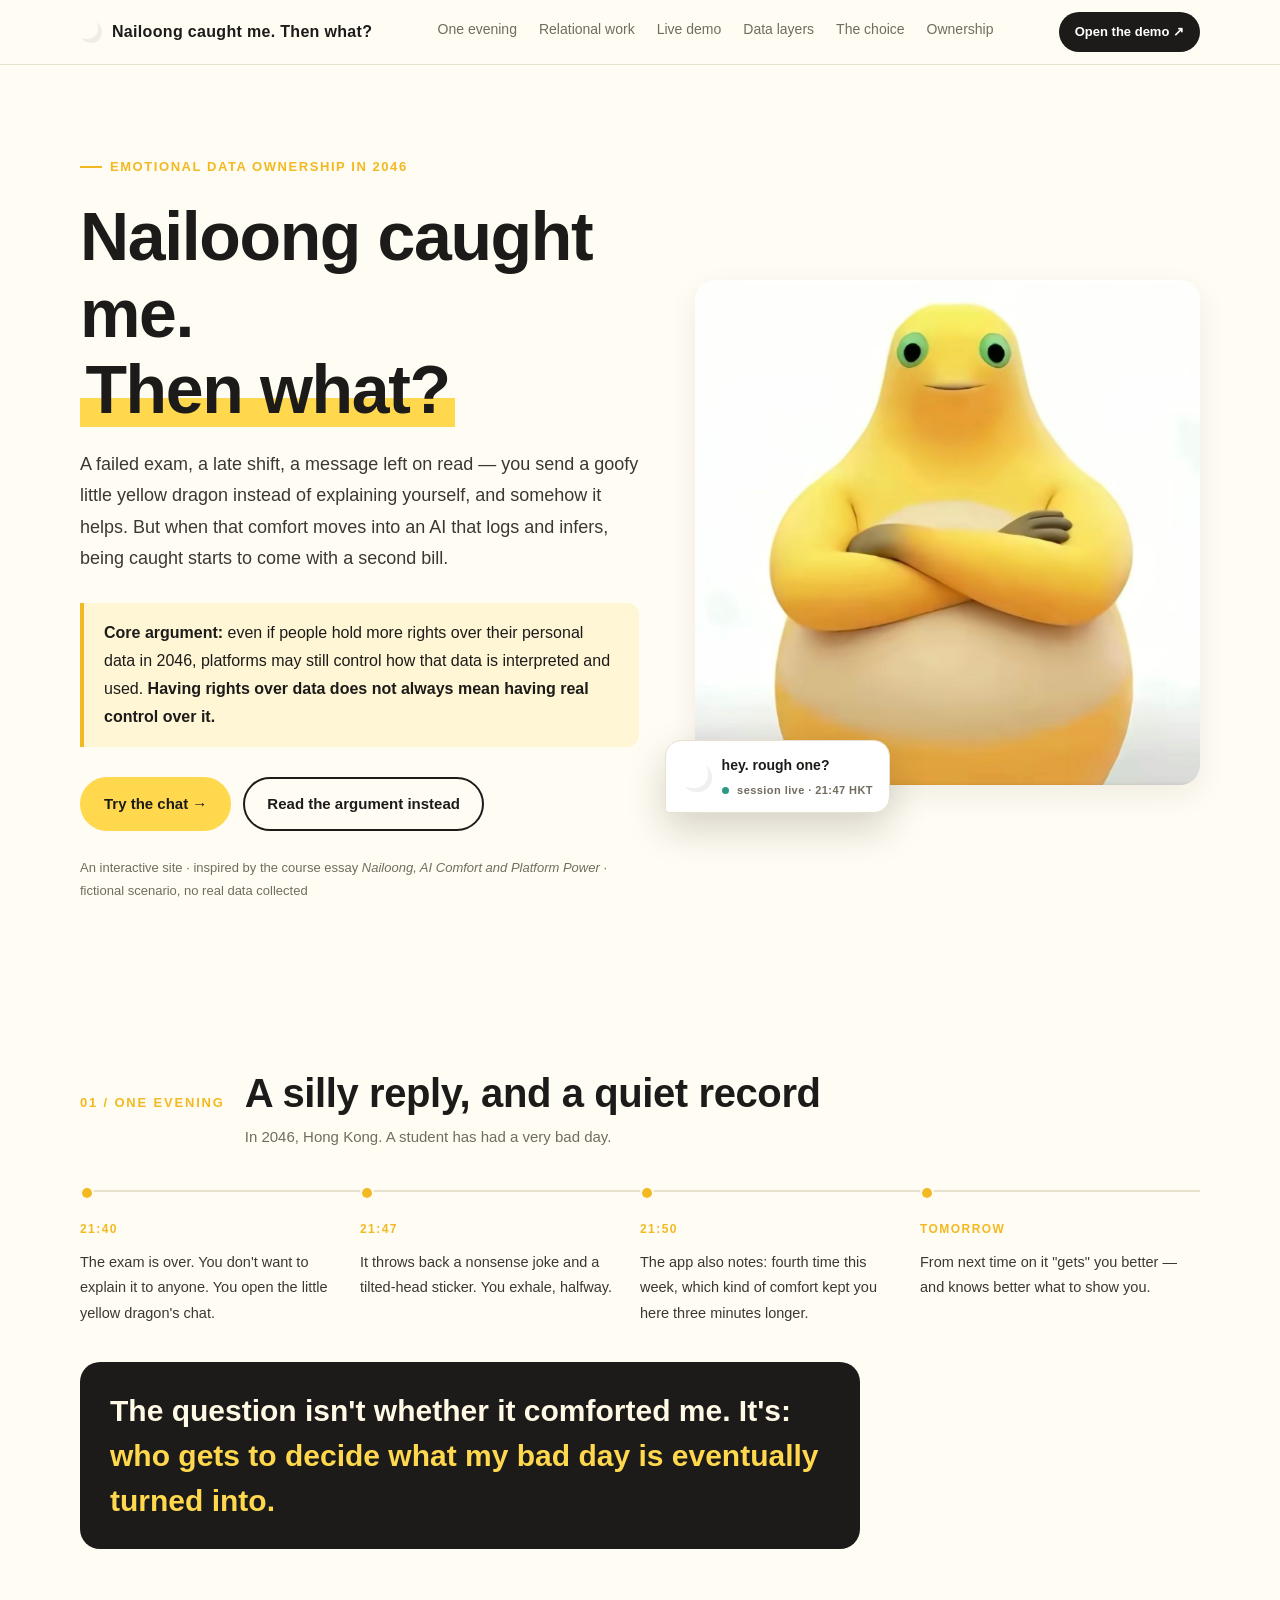
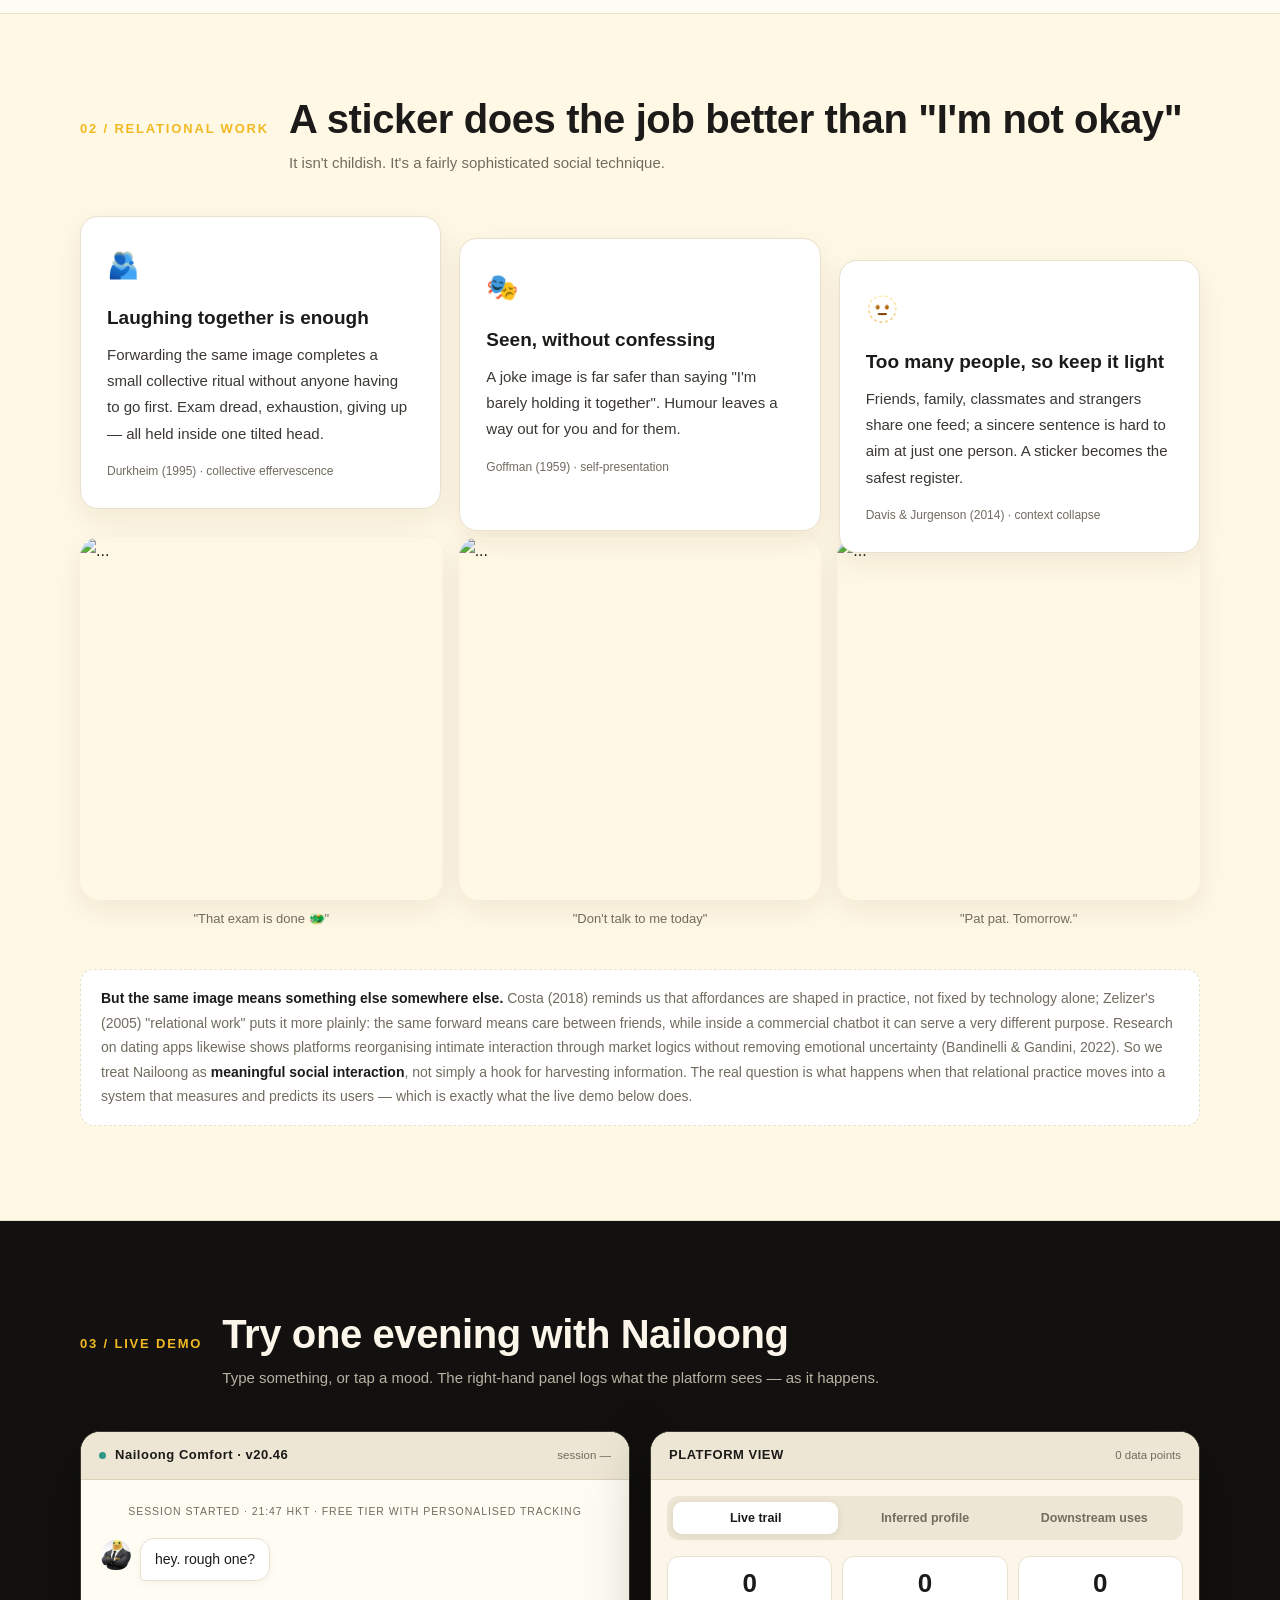
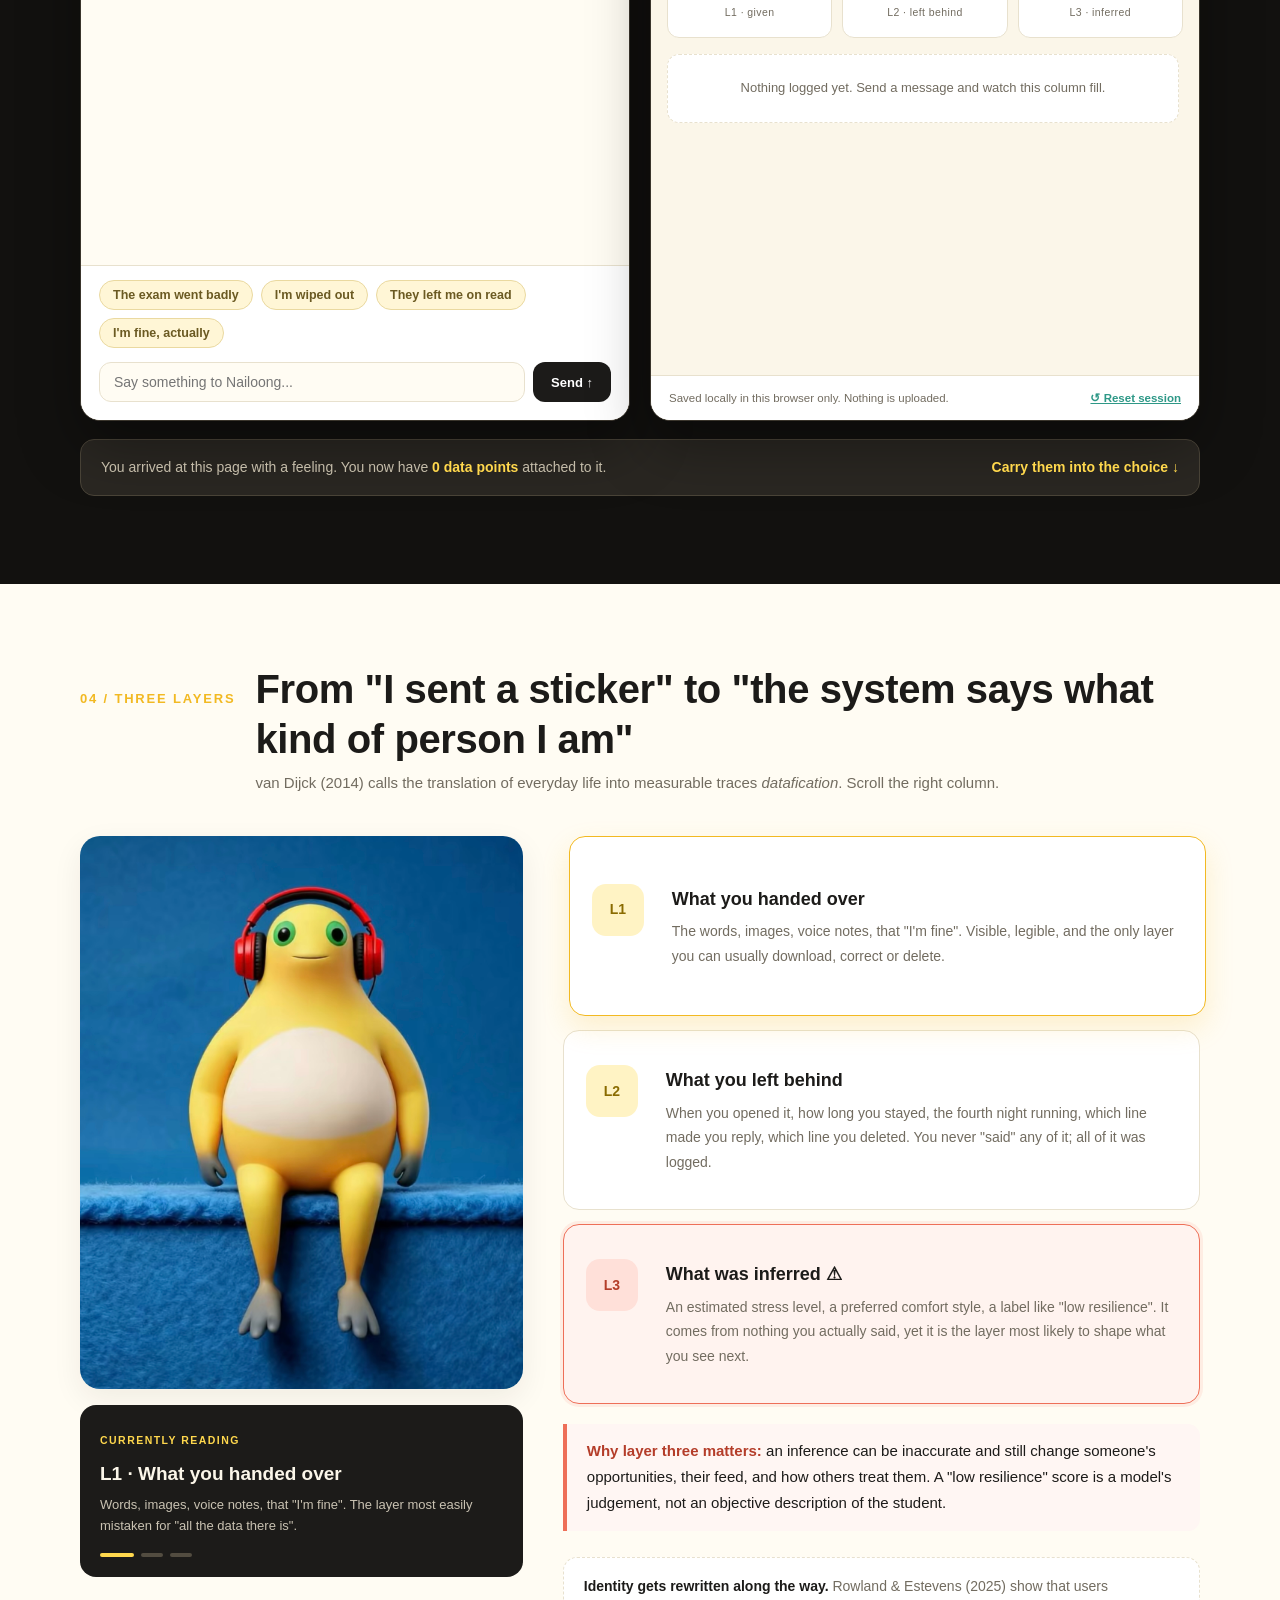
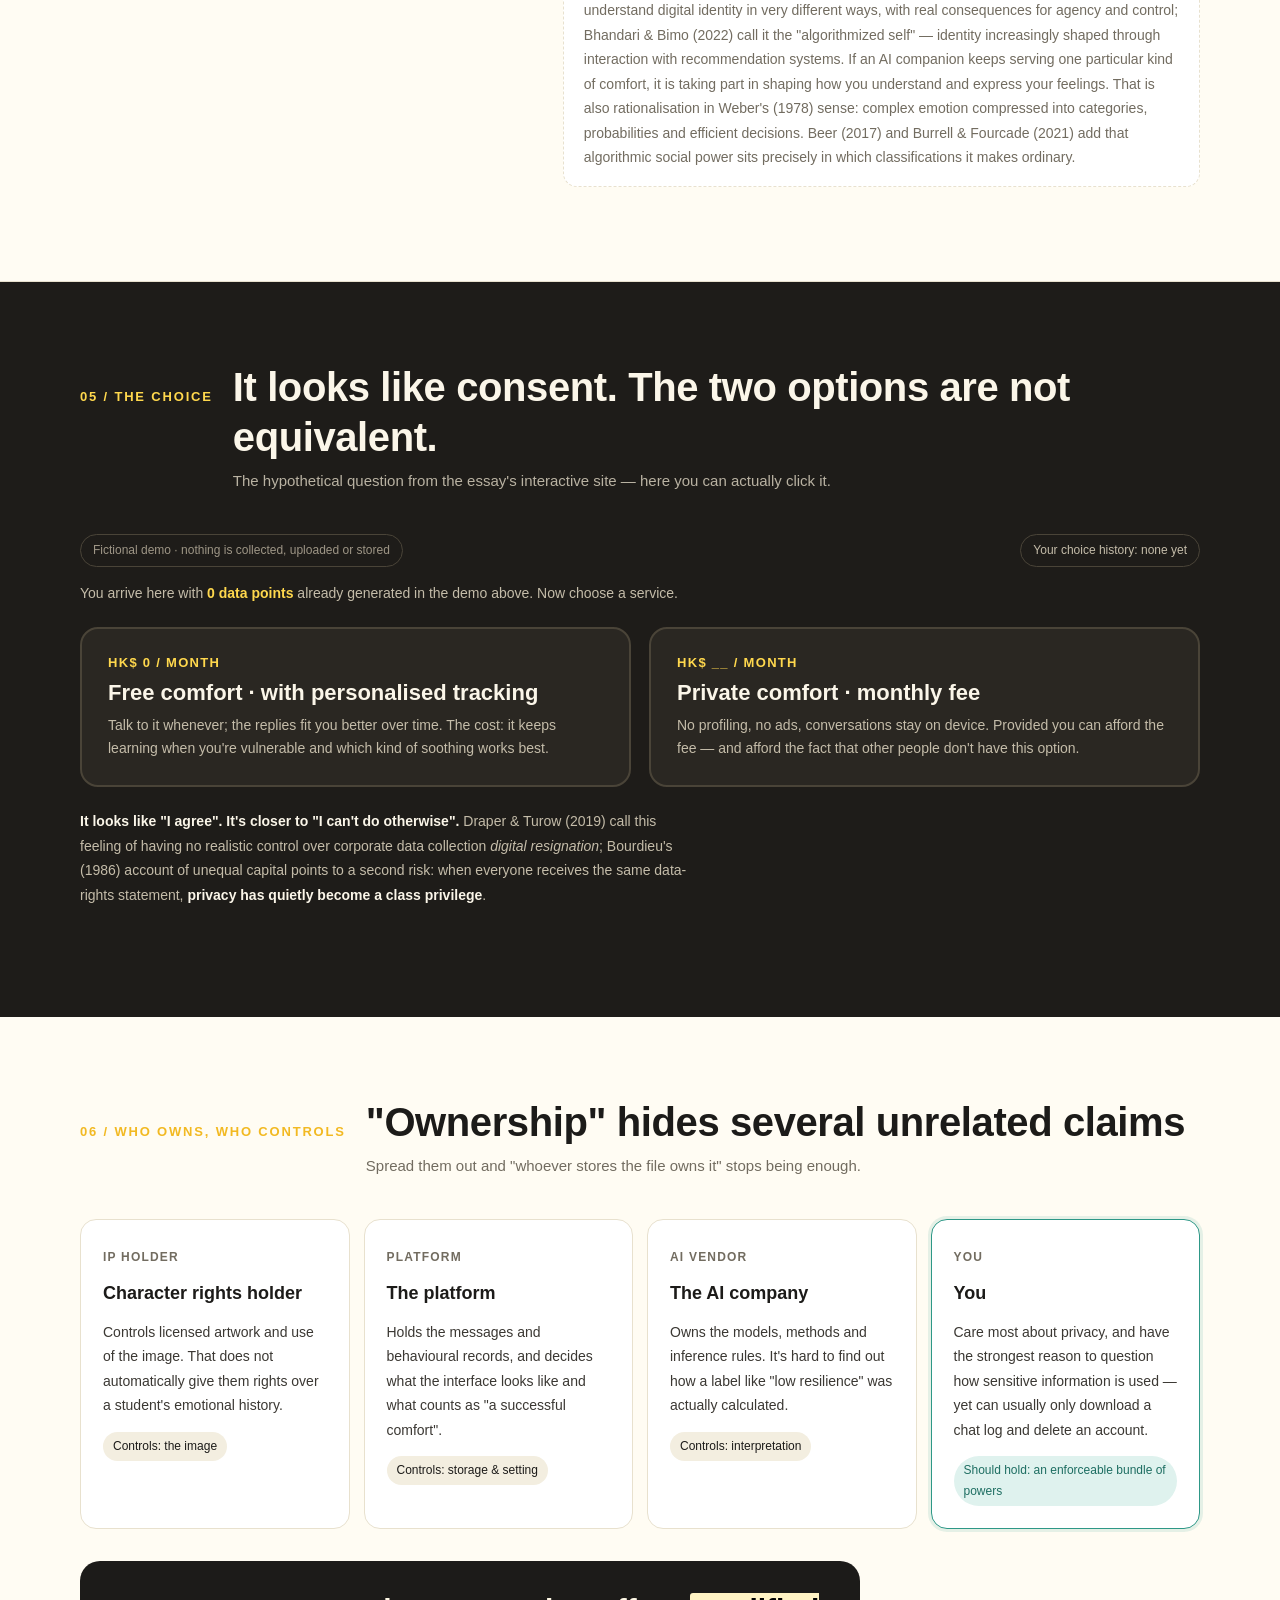
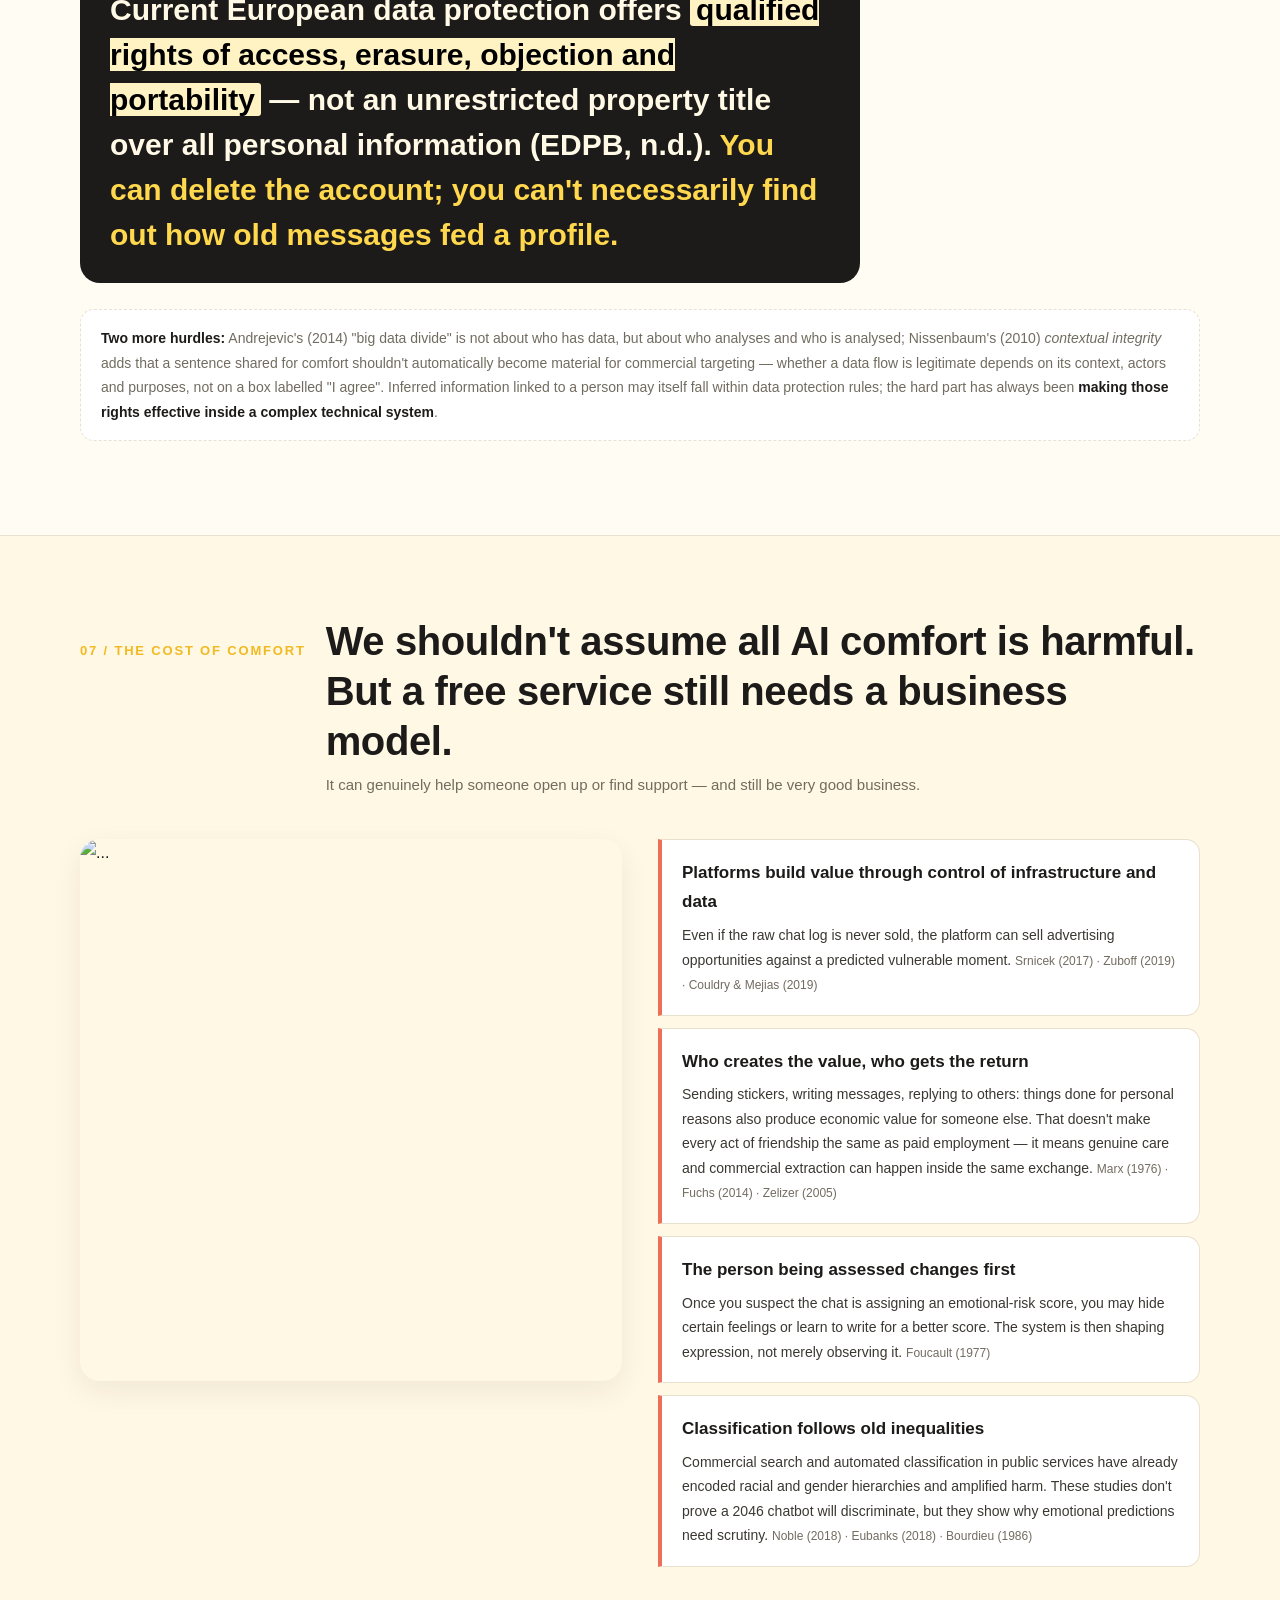
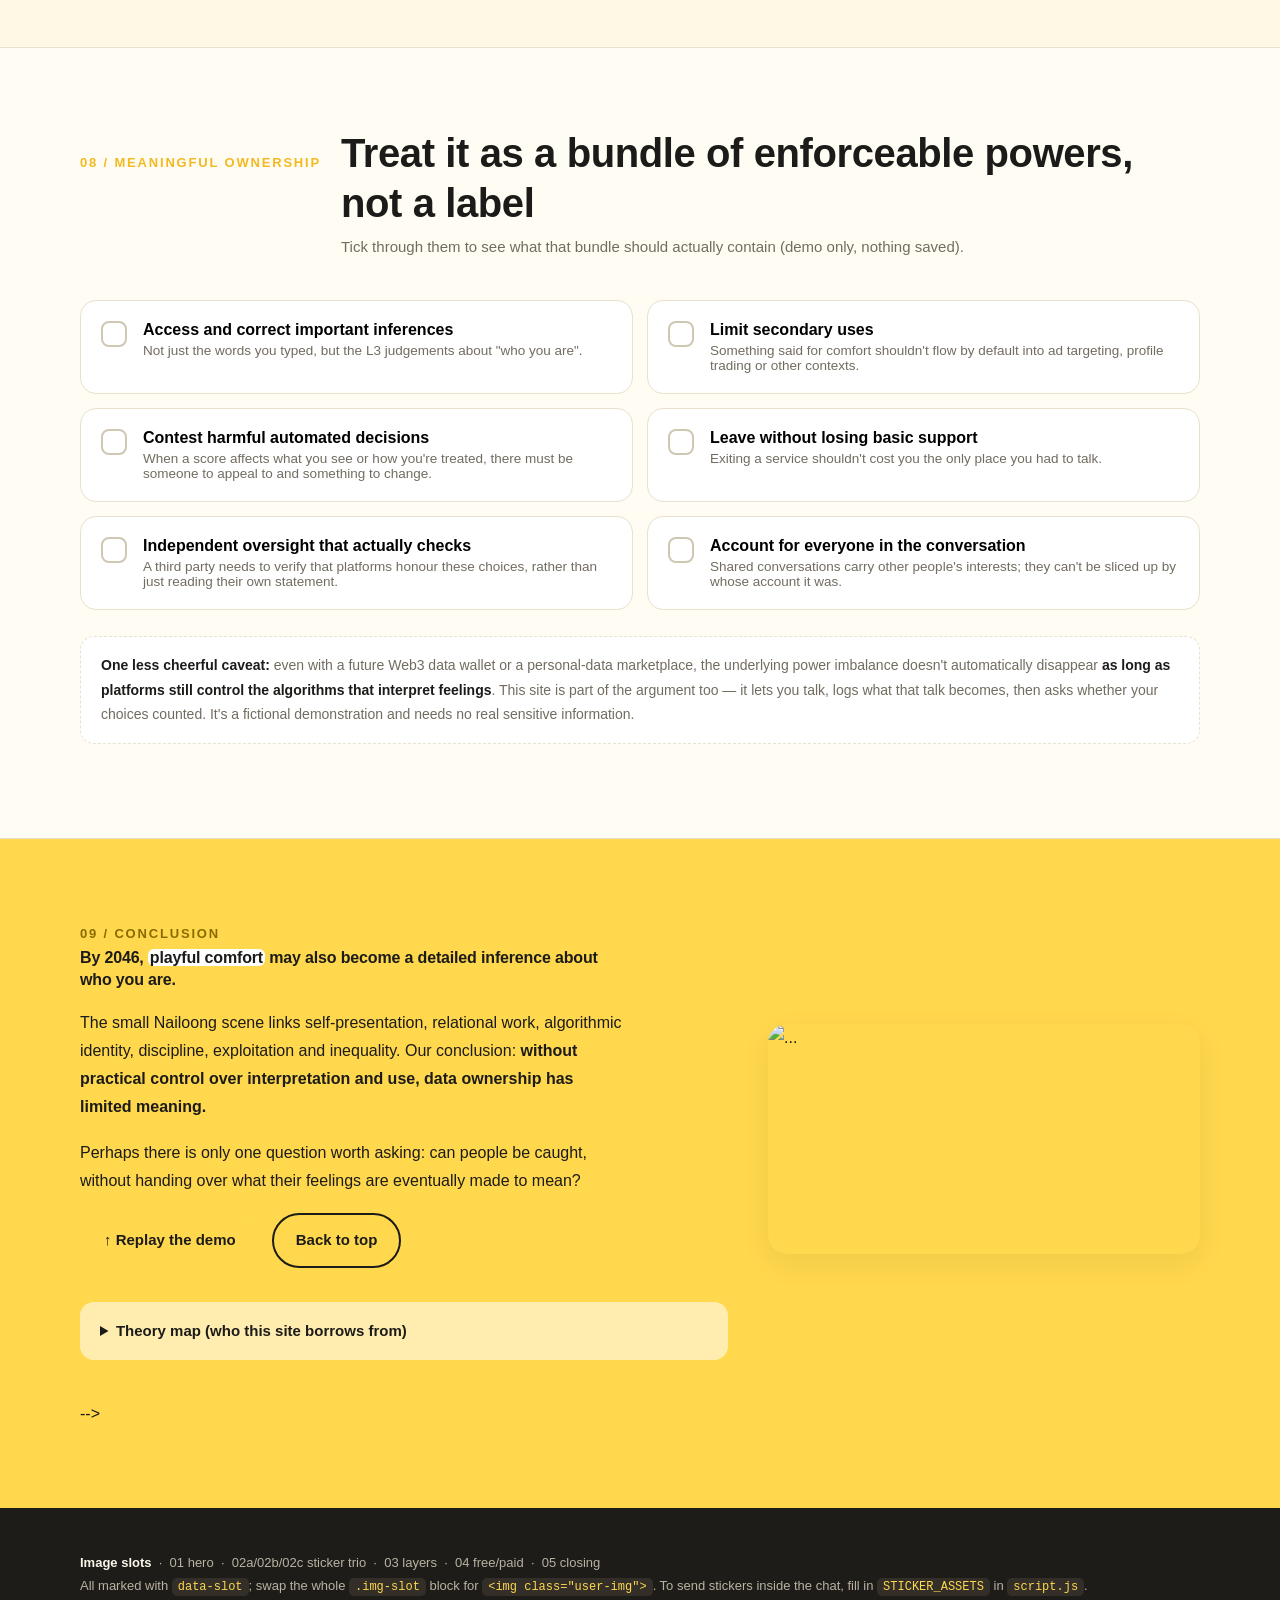
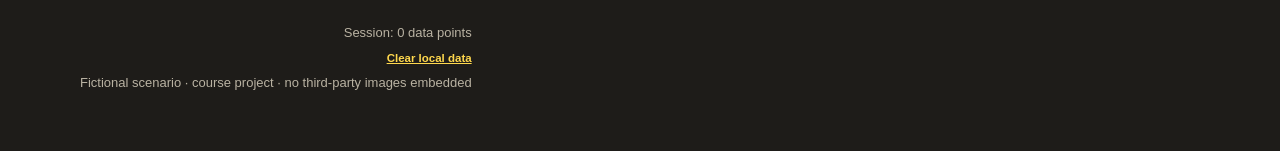
==== Cute Comfort/index.html @ 6ecc841b "Add files via upload" ====
<!DOCTYPE html>
<html lang="en">
<head>
<meta charset="UTF-8">
<meta name="viewport" content="width=device-width, initial-scale=1">
<title>Nailoong Caught Me. Then What? | An Interactive Site on Comfort & Data Ownership</title>
<meta name="description" content="An interactive site about young people using Nailoong to let off steam, and about who gets to interpret our feelings once comfort moves into an AI system. Fictional scenario, 2046.">
<!--
  ============================================================
  IMAGE SLOTS (left blank for your own images / Nailoong stickers)
  ------------------------------------------------------------
  5 image areas, 7 slots, all marked with class="img-slot":
    01   Hero key visual (large)
    02a  Sticker - failed the exam
    02b  Sticker - wiped out
    02c  Sticker - there, there
    03   Sticky panel next to the three data layers
    04   "Free vs paid" comparison
    05   Closing image

  To replace any slot:
    1. Create an assets/ folder next to this file and drop images in;
    2. Delete the whole <div class="img-slot">...</div> block;
    3. Put <img src="assets/your-file.png" alt="..." class="user-img"> in its place.
  No CSS edits needed (.user-img is already styled).

  EXTRA: to make Nailoong actually SEND your stickers inside the live chat
  demo, open script.js and fill in STICKER_ASSETS at the top of the file.
  See image-slots.md for the full guide.
  ============================================================
-->
<link rel="stylesheet" href="style.css">
<script src="script.js" defer></script>
</head>
<body>

<div class="scroll-progress" id="progress" aria-hidden="true"></div>

<header class="site-head">
  <div class="wrap nav">
    <div class="brand"><span class="dot" aria-hidden="true"></span>Nailoong caught me. Then what?</div>
    <nav class="nav-links" aria-label="Page navigation">
      <a href="#scene">One evening</a>
      <a href="#practice">Relational work</a>
      <a href="#simulator">Live demo</a>
      <a href="#layers">Data layers</a>
      <a href="#choice">The choice</a>
      <a href="#own">Ownership</a>
    </nav>
    <a class="nav-cta" href="#simulator">Open the demo ↗</a>
  </div>
</header>

<main>

<!-- 01 · HERO -->
<section class="hero" id="top">
  <div class="wrap hero-grid">
    <div class="rv in">
      <span class="eyebrow">Emotional Data Ownership in 2046</span>
      <h1>Nailoong caught me.<br><em>Then what?</em></h1>
      <p class="lead">A failed exam, a late shift, a message left on read — you send a goofy little yellow dragon instead of explaining yourself, and somehow it helps. But when that comfort moves into an AI that logs and infers, being caught starts to come with a second bill.</p>
      <div class="thesis"><strong>Core argument:</strong> even if people hold more rights over their personal data in 2046, platforms may still control how that data is interpreted and used. <strong>Having rights over data does not always mean having real control over it.</strong></div>
      <div class="cta-row">
        <a class="btn btn-primary" href="#simulator">Try the chat →</a>
        <a class="btn btn-ghost" href="#layers">Read the argument instead</a>
      </div>
      <p class="meta-line">An interactive site · inspired by the course essay <i>Nailoong, AI Comfort and Platform Power</i> · fictional scenario, no real data collected</p>
    </div>

    <div class="hero-visual rv in">
      <!-- IMAGE SLOT 01 · replace the whole div with <img src="assets/xxx.png" alt="..." class="user-img"> -->
      <img src="assets\failed-exam.png" alt="Nailoong key visual" class="user-img">
      <div class="float-bubble" aria-hidden="true">
        <span class="mini" aria-hidden="true"></span>
        <span>hey. rough one?<br><small><span class="live-dot"></span> session live · 21:47 HKT</small></span>
      </div>
    </div>
  </div>
</section>

<!-- 02 · SCENE -->
<section class="sec" id="scene">
  <div class="wrap">
    <div class="sec-head rv">
      <span class="sec-num">01 / ONE EVENING</span>
      <div>
        <h2>A silly reply, and a quiet record</h2>
        <p class="sub">In 2046, Hong Kong. A student has had a very bad day.</p>
      </div>
    </div>
    <div class="timeline rv">
      <div class="tl"><span class="n">21:40</span><p>The exam is over. You don't want to explain it to anyone. You open the little yellow dragon's chat.</p></div>
      <div class="tl"><span class="n">21:47</span><p>It throws back a nonsense joke and a tilted-head sticker. You exhale, halfway.</p></div>
      <div class="tl"><span class="n">21:50</span><p>The app also notes: fourth time this week, which kind of comfort kept you here three minutes longer.</p></div>
      <div class="tl"><span class="n">TOMORROW</span><p>From next time on it "gets" you better — and knows better what to show you.</p></div>
    </div>
    <blockquote class="pull rv">The question isn't whether it comforted me. It's: <span>who gets to decide what my bad day is eventually turned into.</span></blockquote>
  </div>
</section>

<!-- 03 · RELATIONAL PRACTICE -->
<section class="sec tinted" id="practice">
  <div class="wrap">
    <div class="sec-head rv">
      <span class="sec-num">02 / RELATIONAL WORK</span>
      <div>
        <h2>A sticker does the job better than "I'm not okay"</h2>
        <p class="sub">It isn't childish. It's a fairly sophisticated social technique.</p>
      </div>
    </div>
    <div class="cards stagger rv">
      <div class="card">
        <div class="ico">🫂</div>
        <h3>Laughing together is enough</h3>
        <p>Forwarding the same image completes a small collective ritual without anyone having to go first. Exam dread, exhaustion, giving up — all held inside one tilted head.</p>
        <span class="src">Durkheim (1995) · collective effervescence</span>
      </div>
      <div class="card">
        <div class="ico">🎭</div>
        <h3>Seen, without confessing</h3>
        <p>A joke image is far safer than saying "I'm barely holding it together". Humour leaves a way out for you and for them.</p>
        <span class="src">Goffman (1959) · self-presentation</span>
      </div>
      <div class="card">
        <div class="ico">🫥</div>
        <h3>Too many people, so keep it light</h3>
        <p>Friends, family, classmates and strangers share one feed; a sincere sentence is hard to aim at just one person. A sticker becomes the safest register.</p>
        <span class="src">Davis &amp; Jurgenson (2014) · context collapse</span>
      </div>
    </div>

    <div class="sticker-row rv">
      <div>
        <img src="assets/failed-exam.gif" alt="..." class="user-img">
        <p class="sticker-cap">"That exam is done 🐲"</p>
      </div>
      <div>
        <img src="assets/wipe-out.gif" alt="..." class="user-img">
        <p class="sticker-cap">"Don't talk to me today"</p>
      </div>
      <div>
        <img src="assets/there-there.gif" alt="..." class="user-img">
        <p class="sticker-cap">"Pat pat. Tomorrow."</p>
      </div>
    </div>

    <p class="note rv"><b>But the same image means something else somewhere else.</b> Costa (2018) reminds us that affordances are shaped in practice, not fixed by technology alone; Zelizer's (2005) "relational work" puts it more plainly: the same forward means care between friends, while inside a commercial chatbot it can serve a very different purpose. Research on dating apps likewise shows platforms reorganising intimate interaction through market logics without removing emotional uncertainty (Bandinelli &amp; Gandini, 2022). So we treat Nailoong as <b>meaningful social interaction</b>, not simply a hook for harvesting information. The real question is what happens when that relational practice moves into a system that measures and predicts its users — which is exactly what the live demo below does.</p>
  </div>
</section>

<!-- 04 · LIVE DEMO (the app) -->
<section class="sec app-sec" id="simulator">
  <div class="wrap">
    <div class="sec-head rv">
      <span class="sec-num">03 / LIVE DEMO</span>
      <div>
        <h2>Try one evening with Nailoong</h2>
        <p class="sub">Type something, or tap a mood. The right-hand panel logs what the platform sees — as it happens.</p>
      </div>
    </div>

    <div class="sim-grid rv in">
      <!-- LEFT: chat -->
      <div class="app-card">
        <div class="app-bar">
          <span class="app-title"><span class="live-dot"></span> Nailoong Comfort · v20.46</span>
          <span class="app-meta" id="session-id">session —</span>
        </div>
        <div class="chat-log" id="chat-log" aria-live="polite">
          <div class="sys">SESSION STARTED · 21:47 HKT · FREE TIER WITH PERSONALISED TRACKING</div>
          <div class="msg them"><span class="avatar" aria-hidden="true"></span><span class="bubble">hey. rough one?</span></div>
        </div>
        <div class="chips" id="chips" aria-label="Quick moods">
          <button class="chip" type="button" data-mood="exam">The exam went badly</button>
          <button class="chip" type="button" data-mood="tired">I'm wiped out</button>
          <button class="chip" type="button" data-mood="read">They left me on read</button>
          <button class="chip" type="button" data-mood="fine">I'm fine, actually</button>
        </div>
        <form class="composer" id="composer">
          <input id="composer-input" type="text" maxlength="160" autocomplete="off" placeholder="Say something to Nailoong..." aria-label="Your message">
          <button class="send" type="submit">Send ↑</button>
        </form>
      </div>

      <!-- RIGHT: data panel -->
      <div class="app-card">
        <div class="app-bar">
          <span class="app-title">PLATFORM VIEW</span>
          <span class="app-meta" id="point-count">0 data points</span>
        </div>
        <div class="tabs" role="tablist" aria-label="Platform view tabs">
          <button class="tab active" type="button" data-tab="trail" role="tab" aria-selected="true">Live trail</button>
          <button class="tab" type="button" data-tab="profile" role="tab" aria-selected="false">Inferred profile</button>
          <button class="tab" type="button" data-tab="uses" role="tab" aria-selected="false">Downstream uses</button>
        </div>

        <div class="panel active" data-panel="trail" role="tabpanel">
          <div class="counters">
            <div class="counter"><b id="c-l1">0</b><span>L1 · given</span></div>
            <div class="counter"><b id="c-l2">0</b><span>L2 · left behind</span></div>
            <div class="counter"><b id="c-l3">0</b><span>L3 · inferred</span></div>
          </div>
          <div class="trail" id="trail">
            <div class="trail-empty" id="trail-empty">Nothing logged yet. Send a message and watch this column fill.</div>
          </div>
        </div>

        <div class="panel" data-panel="profile" role="tabpanel">
          <p class="panel-note">This profile was never written by you. It is assembled from timing, wording and repetition — and it can be wrong.</p>
          <div class="metric"><span>Stress signal</span><div class="bar"><i id="bar-stress"></i></div><em id="val-stress">0%</em></div>
          <div class="metric"><span>Prefers reassurance</span><div class="bar"><i id="bar-reassure"></i></div><em id="val-reassure">0%</em></div>
          <div class="metric"><span>Reachable window 21:00–23:00</span><div class="bar"><i id="bar-window"></i></div><em id="val-window">0%</em></div>
          <h4 class="panel-h">Labels attached to you</h4>
          <div class="tags" id="profile-tags"><span class="tag-pill muted-pill">none yet</span></div>
        </div>

        <div class="panel" data-panel="uses" role="tabpanel">
          <p class="panel-note">The raw chat log is never sold. These are the uses that can still run on top of it. Switch them off to see what "limit secondary uses" would actually mean.</p>
          <div class="use"><span>Ad slots against predicted vulnerability</span><button class="switch on" type="button" data-use="0" aria-pressed="true"><i></i></button></div>
          <div class="use"><span>Repeated reassurance-style content</span><button class="switch on" type="button" data-use="1" aria-pressed="true"><i></i></button></div>
          <div class="use"><span>Profile shared with partner services</span><button class="switch on" type="button" data-use="2" aria-pressed="true"><i></i></button></div>
          <div class="use"><span>Emotional-risk score for ranking</span><button class="switch on" type="button" data-use="3" aria-pressed="true"><i></i></button></div>
          <p class="use-state" id="use-state">4 of 4 uses active · you cannot see or correct any of them here.</p>
        </div>

        <div class="app-foot">
          <span>Saved locally in this browser only. Nothing is uploaded.</span>
          <button class="link-btn" type="button" id="reset-session">↺ Reset session</button>
        </div>
      </div>
    </div>

    <div class="session-strip rv in">
      <span>You arrived at this page with a feeling. You now have <b id="arrival-count">0 data points</b> attached to it.</span>
      <a href="#choice">Carry them into the choice ↓</a>
    </div>
  </div>
</section>

<!-- 05 · THREE LAYERS (sticky) -->
<section class="sec" id="layers">
  <div class="wrap">
    <div class="sec-head rv">
      <span class="sec-num">04 / THREE LAYERS</span>
      <div>
        <h2>From "I sent a sticker" to "the system says what kind of person I am"</h2>
        <p class="sub">van Dijck (2014) calls the translation of everyday life into measurable traces <i>datafication</i>. Scroll the right column.</p>
      </div>
    </div>
    <div class="layers-wrap">
      <div class="layers-sticky rv in">
        <img src="assets/sence.png" alt="..." class="user-img">
        <div class="sticky-state">
          <span class="sticky-kicker">CURRENTLY READING</span>
          <strong id="layer-indicator">L1 · What you handed over</strong>
          <p id="layer-hint">Words, images, voice notes, that "I'm fine". The layer most easily mistaken for "all the data there is".</p>
          <div class="sticky-dots"><i class="on" data-dot="0"></i><i data-dot="1"></i><i data-dot="2"></i></div>
        </div>
      </div>

      <div class="layer-stack">
        <div class="layer scroll-layer" data-layer="0">
          <div class="lv">L1</div>
          <div><h3>What you handed over</h3><p>The words, images, voice notes, that "I'm fine". Visible, legible, and the only layer you can usually download, correct or delete.</p></div>
        </div>
        <div class="layer scroll-layer" data-layer="1">
          <div class="lv">L2</div>
          <div><h3>What you left behind</h3><p>When you opened it, how long you stayed, the fourth night running, which line made you reply, which line you deleted. You never "said" any of it; all of it was logged.</p></div>
        </div>
        <div class="layer hot scroll-layer" data-layer="2">
          <div class="lv">L3</div>
          <div><h3>What was inferred ⚠</h3><p>An estimated stress level, a preferred comfort style, a label like "low resilience". It comes from nothing you actually said, yet it is the layer most likely to shape what you see next.</p></div>
        </div>
        <div class="callout"><strong>Why layer three matters:</strong> an inference can be inaccurate and still change someone's opportunities, their feed, and how others treat them. A "low resilience" score is a model's judgement, not an objective description of the student.</div>
        <p class="note"><b>Identity gets rewritten along the way.</b> Rowland &amp; Estevens (2025) show that users understand digital identity in very different ways, with real consequences for agency and control; Bhandari &amp; Bimo (2022) call it the "algorithmized self" — identity increasingly shaped through interaction with recommendation systems. If an AI companion keeps serving one particular kind of comfort, it is taking part in shaping how you understand and express your feelings. That is also rationalisation in Weber's (1978) sense: complex emotion compressed into categories, probabilities and efficient decisions. Beer (2017) and Burrell &amp; Fourcade (2021) add that algorithmic social power sits precisely in which classifications it makes ordinary.</p>
      </div>
    </div>
  </div>
</section>

<!-- 06 · INTERACTIVE CHOICE -->
<section class="sec dark" id="choice">
  <div class="wrap">
    <div class="sec-head rv">
      <span class="sec-num">05 / THE CHOICE</span>
      <div>
        <h2>It looks like consent. The two options are not equivalent.</h2>
        <p class="sub">The hypothetical question from the essay's interactive site — here you can actually click it.</p>
      </div>
    </div>

    <div class="choice-meta rv">
      <span class="disclaimer">Fictional demo · nothing is collected, uploaded or stored</span>
      <span class="record" id="choice-record">Your choice history: none yet</span>
    </div>
    <p class="arrival rv" id="arrival-line">You arrive here with <b>0 data points</b> already generated in the demo above. Now choose a service.</p>

    <div class="choice-grid rv">
      <button class="choice" data-choice="free" type="button">
        <span class="tick">✓ Selected</span>
        <span class="price">HK$ 0 / MONTH</span>
        <h3>Free comfort · with personalised tracking</h3>
        <p>Talk to it whenever; the replies fit you better over time. The cost: it keeps learning when you're vulnerable and which kind of soothing works best.</p>
      </button>
      <button class="choice" data-choice="paid" type="button">
        <span class="tick">✓ Selected</span>
        <span class="price">HK$ __ / MONTH</span>
        <h3>Private comfort · monthly fee</h3>
        <p>No profiling, no ads, conversations stay on device. Provided you can afford the fee — and afford the fact that other people don't have this option.</p>
      </button>
    </div>
    <p class="consent-note rv"><b>It looks like "I agree". It's closer to "I can't do otherwise".</b> Draper &amp; Turow (2019) call this feeling of having no realistic control over corporate data collection <i>digital resignation</i>; Bourdieu's (1986) account of unequal capital points to a second risk: when everyone receives the same data-rights statement, <b>privacy has quietly become a class privilege</b>.</p>

    <div class="reveal" id="reveal" hidden>
      <h3 data-reveal-title>You made a choice</h3>
      <p class="rline" data-reveal-line></p>

      <div class="reveal-flow">
        <div class="rf"><span class="t">L1 · HANDED OVER</span><p>The sticker, the line "today was genuinely rough".</p></div>
        <div class="rf"><span class="t">L2 · LEFT BEHIND</span><p>Fourth night running · 21:47 · stayed after this line.</p></div>
        <div class="rf"><span class="t">L3 · INFERRED</span><p>Stress: elevated · prefers reassurance · reachable window.</p></div>
      </div>

      <div class="downstream">
        <h4>Where that data can go next ↓</h4>
        <ul>
          <li>Sell ad slots against a predicted vulnerable moment (without ever selling the raw chat log)</li>
          <li>Keep feeding the same kind of emotional content, because it works</li>
          <li>Build a profile you never see and can't directly correct</li>
          <li>Flow from "comfort" into purposes that have nothing to do with comfort</li>
        </ul>
      </div>

      <div class="verdict" id="verdict" hidden>
        <h4>So — was that choice a meaningful one?</h4>
        <p class="qsub">The site makes the argument through the medium: it lets you choose, lays out the three layers and downstream uses, then turns back and asks you.</p>
        <div class="answers">
          <button class="ans" type="button" data-ans="a">Yes, I was informed</button>
          <button class="ans" type="button" data-ans="b">Not really — neither was free</button>
          <button class="ans" type="button" data-ans="c">Depends if I can fix the inference</button>
        </div>
        <p class="feedback" id="feedback" aria-live="polite"></p>
      </div>

      <button class="reset" id="reset" type="button">↺ Choose again</button>
    </div>
  </div>
</section>

<!-- 07 · WHO OWNS -->
<section class="sec" id="who">
  <div class="wrap">
    <div class="sec-head rv">
      <span class="sec-num">06 / WHO OWNS, WHO CONTROLS</span>
      <div>
        <h2>"Ownership" hides several unrelated claims</h2>
        <p class="sub">Spread them out and "whoever stores the file owns it" stops being enough.</p>
      </div>
    </div>
    <div class="owners rv">
      <div class="owner"><span class="role">IP HOLDER</span><h3>Character rights holder</h3><p>Controls licensed artwork and use of the image. That does not automatically give them rights over a student's emotional history.</p><span class="tag">Controls: the image</span></div>
      <div class="owner"><span class="role">PLATFORM</span><h3>The platform</h3><p>Holds the messages and behavioural records, and decides what the interface looks like and what counts as "a successful comfort".</p><span class="tag">Controls: storage &amp; setting</span></div>
      <div class="owner"><span class="role">AI VENDOR</span><h3>The AI company</h3><p>Owns the models, methods and inference rules. It's hard to find out how a label like "low resilience" was actually calculated.</p><span class="tag">Controls: interpretation</span></div>
      <div class="owner me"><span class="role">YOU</span><h3>You</h3><p>Care most about privacy, and have the strongest reason to question how sensitive information is used — yet can usually only download a chat log and delete an account.</p><span class="tag">Should hold: an enforceable bundle of powers</span></div>
    </div>
    <blockquote class="pull rv" style="margin-top:32px">Current European data protection offers <mark>qualified rights of access, erasure, objection and portability</mark> — not an unrestricted property title over all personal information (EDPB, n.d.). <span>You can delete the account; you can't necessarily find out how old messages fed a profile.</span></blockquote>
    <p class="note rv"><b>Two more hurdles:</b> Andrejevic's (2014) "big data divide" is not about who has data, but about who analyses and who is analysed; Nissenbaum's (2010) <i>contextual integrity</i> adds that a sentence shared for comfort shouldn't automatically become material for commercial targeting — whether a data flow is legitimate depends on its context, actors and purposes, not on a box labelled "I agree". Inferred information linked to a person may itself fall within data protection rules; the hard part has always been <b>making those rights effective inside a complex technical system</b>.</p>
  </div>
</section>

<!-- 08 · COST -->
<section class="sec tinted" id="cost">
  <div class="wrap">
    <div class="sec-head rv">
      <span class="sec-num">07 / THE COST OF COMFORT</span>
      <div>
        <h2>We shouldn't assume all AI comfort is harmful. But a free service still needs a business model.</h2>
        <p class="sub">It can genuinely help someone open up or find support — and still be very good business.</p>
      </div>
    </div>
    <div class="cost-grid">
      <img src="assets/compare.gif" alt="..." class="user-img">
      <div class="cost-list rv">
        <div class="cost-item"><h3>Platforms build value through control of infrastructure and data</h3><p>Even if the raw chat log is never sold, the platform can sell advertising opportunities against a predicted vulnerable moment. <span class="src">Srnicek (2017) · Zuboff (2019) · Couldry &amp; Mejias (2019)</span></p></div>
        <div class="cost-item"><h3>Who creates the value, who gets the return</h3><p>Sending stickers, writing messages, replying to others: things done for personal reasons also produce economic value for someone else. That doesn't make every act of friendship the same as paid employment — it means genuine care and commercial extraction can happen inside the same exchange. <span class="src">Marx (1976) · Fuchs (2014) · Zelizer (2005)</span></p></div>
        <div class="cost-item"><h3>The person being assessed changes first</h3><p>Once you suspect the chat is assigning an emotional-risk score, you may hide certain feelings or learn to write for a better score. The system is then shaping expression, not merely observing it. <span class="src">Foucault (1977)</span></p></div>
        <div class="cost-item"><h3>Classification follows old inequalities</h3><p>Commercial search and automated classification in public services have already encoded racial and gender hierarchies and amplified harm. These studies don't prove a 2046 chatbot will discriminate, but they show why emotional predictions need scrutiny. <span class="src">Noble (2018) · Eubanks (2018) · Bourdieu (1986)</span></p></div>
      </div>
    </div>
  </div>
</section>

<!-- 09 · MEANINGFUL OWNERSHIP -->
<section class="sec" id="own">
  <div class="wrap">
    <div class="sec-head rv">
      <span class="sec-num">08 / MEANINGFUL OWNERSHIP</span>
      <div>
        <h2>Treat it as a bundle of enforceable powers, not a label</h2>
        <p class="sub">Tick through them to see what that bundle should actually contain (demo only, nothing saved).</p>
      </div>
    </div>
    <div class="bundle rv">
      <button class="check" type="button" aria-checked="false"><span class="box">✓</span><span><h3>Access and correct important inferences</h3><p>Not just the words you typed, but the L3 judgements about "who you are".</p></span></button>
      <button class="check" type="button" aria-checked="false"><span class="box">✓</span><span><h3>Limit secondary uses</h3><p>Something said for comfort shouldn't flow by default into ad targeting, profile trading or other contexts.</p></span></button>
      <button class="check" type="button" aria-checked="false"><span class="box">✓</span><span><h3>Contest harmful automated decisions</h3><p>When a score affects what you see or how you're treated, there must be someone to appeal to and something to change.</p></span></button>
      <button class="check" type="button" aria-checked="false"><span class="box">✓</span><span><h3>Leave without losing basic support</h3><p>Exiting a service shouldn't cost you the only place you had to talk.</p></span></button>
      <button class="check" type="button" aria-checked="false"><span class="box">✓</span><span><h3>Independent oversight that actually checks</h3><p>A third party needs to verify that platforms honour these choices, rather than just reading their own statement.</p></span></button>
      <button class="check" type="button" aria-checked="false"><span class="box">✓</span><span><h3>Account for everyone in the conversation</h3><p>Shared conversations carry other people's interests; they can't be sliced up by whose account it was.</p></span></button>
    </div>
    <p class="note rv"><b>One less cheerful caveat:</b> even with a future Web3 data wallet or a personal-data marketplace, the underlying power imbalance doesn't automatically disappear <b>as long as platforms still control the algorithms that interpret feelings</b>. This site is part of the argument too — it lets you talk, logs what that talk becomes, then asks whether your choices counted. It's a fictional demonstration and needs no real sensitive information.</p>
  </div>
</section>

<!-- 10 · CONCLUSION -->
<section class="sec closing" id="end">
  <div class="wrap closing-grid">
    <div class="rv in">
      <span class="sec-num">09 / CONCLUSION</span>
      <p class="big-quote">By 2046, <span>playful comfort</span> may also become a detailed inference about who you are.</p>
      <p>The small Nailoong scene links self-presentation, relational work, algorithmic identity, discipline, exploitation and inequality. Our conclusion: <b>without practical control over interpretation and use, data ownership has limited meaning.</b></p>
      <p>Perhaps there is only one question worth asking: can people be caught, without handing over what their feelings are eventually made to mean?</p>
      <div class="cta-row">
        <a class="btn btn-light" href="#simulator">↑ Replay the demo</a>
        <a class="btn btn-ghost" href="#top">Back to top</a>
      </div>
      <details>
        <summary>Theory map (who this site borrows from)</summary>
        <div class="theory">
          <span>Durkheim · collective effervescence</span><span>Goffman · self-presentation</span><span>Davis &amp; Jurgenson · context collapse</span>
          <span>Costa · affordances-in-practice</span><span>Zelizer · relational work</span><span>Bandinelli &amp; Gandini · marketised love</span>
          <span>van Dijck · datafication</span><span>Rowland &amp; Estevens · digital identity</span><span>Bhandari &amp; Bimo · algorithmized self</span>
          <span>Weber · rationalisation</span><span>Beer · social power of algorithms</span><span>Burrell &amp; Fourcade · society of algorithms</span>
          <span>EDPB · data subject rights</span><span>Andrejevic · big data divide</span><span>Nissenbaum · contextual integrity</span>
          <span>Srnicek · platform capitalism</span><span>Zuboff · surveillance capitalism</span><span>Couldry &amp; Mejias · costs of connection</span>
          <span>Marx / Fuchs · value &amp; digital labour</span><span>Foucault · discipline</span><span>Noble / Eubanks · classification &amp; inequality</span>
          <span>Bourdieu · forms of capital</span><span>Draper &amp; Turow · digital resignation</span>
        </div>
      </details>
    </div>
    <img src="assets/closing.gif" alt="..." class="user-img"> -->
  </div>
</section>

</main>

<footer>
  <div class="wrap">
    <div>
      <b>Image slots</b> &nbsp;·&nbsp; 01 hero &nbsp;·&nbsp; 02a/02b/02c sticker trio &nbsp;·&nbsp; 03 layers &nbsp;·&nbsp; 04 free/paid &nbsp;·&nbsp; 05 closing<br>
      All marked with <code>data-slot</code>; swap the whole <code>.img-slot</code> block for <code>&lt;img class="user-img"&gt;</code>. To send stickers inside the chat, fill in <code>STICKER_ASSETS</code> in <code>script.js</code>.
    </div>
    <div class="foot-right">
      <span id="foot-session">Session: 0 data points</span>
      <button class="link-btn light" type="button" id="clear-all">Clear local data</button>
      <span>Fictional scenario · course project · no third-party images embedded</span>
    </div>
  </div>
</footer>

<div class="toast" id="toast" role="status" aria-live="polite"></div>
<script src="script.js" defer></script>
</body>
</html>
---- Cute Comfort/style.css ----
/* ============================================================
   style.css — every visual rule for this page.
   Quick edits:
     · Colours live in :root (change --yellow to re-skin everything)
     · Find a class in index.html, then change its rule here
     · Add your own rules at the VERY BOTTOM of this file
     · .user-img is already styled for the image slots
   Loaded by: <link rel="stylesheet" href="style.css"> in index.html
   Plain CSS only — no <style> tags, no HTML in this file.
   ============================================================ */

:root{
  --yellow:#FFD84D;
  --yellow-deep:#F2B922;
  --yellow-soft:#FFF3C4;
  --ink:#1C1B19;
  --ink-2:#3B3833;
  --paper:#FFFCF3;
  --card:#FFFFFF;
  --muted:#726C60;
  --line:#E8E1CE;
  --coral:#EE6F58;
  --teal:#2E9887;
  --shadow:0 10px 30px rgba(40,32,10,.07);
  --radius:20px;
}
*{box-sizing:border-box}
html{scroll-behavior:smooth}
body{
  margin:0;
  background:var(--paper);
  color:var(--ink);
  font-family:-apple-system,BlinkMacSystemFont,"Segoe UI",Inter,Helvetica,Arial,"WenQuanYi Micro Hei",sans-serif;
  line-height:1.75;
  -webkit-font-smoothing:antialiased;
}
img{max-width:100%;display:block}
a{color:inherit}
.wrap{width:min(1120px,calc(100% - 48px));margin-inline:auto}
.sec{padding:96px 0;border-bottom:1px solid var(--line)}
.sec.tinted{background:#FFF8E4}
.sec.dark{background:#1E1C19;color:#FBF6E9;border-bottom:none}
[hidden]{display:none!important}

/* ---------- nav ---------- */
.site-head{position:sticky;top:0;z-index:30;background:rgba(255,252,243,.92);backdrop-filter:blur(10px);border-bottom:1px solid var(--line)}
.nav{display:flex;align-items:center;justify-content:space-between;gap:20px;min-height:64px}
.brand{display:flex;align-items:center;gap:10px;font-weight:800;letter-spacing:.02em;white-space:nowrap}
.brand .dot{width:22px;height:22px;border-radius:50% 50% 46% 46%;background:url('assets/nailoong.gif') center/cover no-repeat;box-shadow:inset -4px -4px 0 rgba(0,0,0,.06);position:relative;flex:none}
.nav-links{display:flex;gap:22px;font-size:14px;color:var(--muted);flex-wrap:wrap}
.nav-links a{text-decoration:none;transition:color .2s}
.nav-links a:hover{color:var(--ink)}
.badge{font-size:12px;padding:5px 12px;border:1px solid var(--line);border-radius:999px;color:var(--muted);white-space:nowrap}
@media(max-width:820px){.nav-links{display:none}}

/* ---------- hero ---------- */
.hero{padding:84px 0 88px;overflow:hidden}
.hero-grid{display:grid;grid-template-columns:1.05fr .95fr;gap:56px;align-items:center}
@media(max-width:900px){.hero-grid{grid-template-columns:1fr;gap:36px}}
.eyebrow{display:inline-flex;align-items:center;gap:8px;font-size:13px;font-weight:700;letter-spacing:.12em;color:var(--yellow-deep);text-transform:uppercase}
.eyebrow::before{content:"";width:22px;height:2px;background:currentColor}
h1{font-size:clamp(38px,5.4vw,68px);line-height:1.12;margin:20px 0 22px;letter-spacing:-.02em;font-weight:900}
h1 em{font-style:normal;background:linear-gradient(transparent 62%,var(--yellow) 62%);padding:0 .08em}
.lead{font-size:18px;color:var(--ink-2);max-width:34em;margin:0 0 28px}
.thesis{border-left:4px solid var(--yellow-deep);background:#FFF6D6;padding:16px 20px;border-radius:0 12px 12px 0;font-size:16px;margin:0 0 30px}
.thesis strong{font-weight:800}
.cta-row{display:flex;gap:12px;flex-wrap:wrap}
.btn{display:inline-flex;align-items:center;gap:8px;padding:12px 22px;border-radius:999px;font-weight:700;font-size:15px;text-decoration:none;border:2px solid var(--ink);transition:transform .18s,box-shadow .18s,background .18s;cursor:pointer;font-family:inherit}
.btn:hover{transform:translateY(-2px);box-shadow:0 8px 18px rgba(0,0,0,.12)}
.btn-primary{background:var(--yellow);border-color:var(--yellow)}
.btn-ghost{background:transparent}
.btn-light{background:var(--yellow);border-color:var(--yellow);color:var(--ink)}
.meta-line{margin-top:26px;font-size:13px;color:var(--muted)}

/* ---------- image slots ---------- */
.img-slot{
  position:relative;
  border:2px dashed #D9C98F;
  background:repeating-linear-gradient(45deg,#FFF9E3,#FFF9E3 12px,#FFF4D3 12px,#FFF4D3 24px);
  border-radius:var(--radius);
  display:flex;flex-direction:column;align-items:center;justify-content:center;
  text-align:center;gap:10px;padding:26px;color:#8A7A45;overflow:hidden;
}
.img-slot .blob{width:78px;height:78px;border-radius:50% 50% 46% 46%;background:var(--yellow);box-shadow:inset -10px -10px 0 rgba(0,0,0,.05);position:relative;flex:none}
.img-slot .blob::before,.img-slot .blob::after{content:"";position:absolute;top:32px;width:7px;height:9px;border-radius:50%;background:#4A3D12}
.img-slot .blob::before{left:22px}
.img-slot .blob::after{right:22px}
.img-slot .slot-tag{font-size:11px;font-weight:800;letter-spacing:.14em;background:#fff;border:1px solid #E3D4A2;padding:4px 10px;border-radius:999px}
.img-slot .slot-title{font-size:16px;font-weight:800;color:#6B5A22}
.img-slot .slot-hint{font-size:12px;max-width:26em;line-height:1.6;opacity:.85}
.img-slot.large{min-height:400px}
.img-slot.mid{min-height:230px}
.img-slot.small{min-height:150px;padding:16px}
.img-slot.small .blob{width:46px;height:46px}
.img-slot.small .blob::before,.img-slot.small .blob::after{top:19px;width:4px;height:5px}
.img-slot.small .blob::before{left:13px}
.img-slot.small .blob::after{right:13px}
.user-img{width:100%;height:auto;object-fit:cover;border-radius:var(--radius);box-shadow:var(--shadow)}
.hero-grid>.user-img{aspect-ratio:1/1;min-height:400px}
.sticker-row>div>.user-img{aspect-ratio:1/1;min-height:150px}
.layers-wrap>.user-img,.cost-grid>.user-img,.closing-grid>.user-img{min-height:230px}.cost-grid>.user-img{aspect-ratio:1/1;object-fit:contain}
.hero-visual>.user-img{aspect-ratio:1/1;min-height:400px}
.layers-sticky>.user-img{aspect-ratio:4/5;min-height:230px}

/* ---------- section heads ---------- */
.sec-head{display:flex;gap:20px;align-items:baseline;margin-bottom:40px}
.sec-num{font-size:13px;font-weight:900;letter-spacing:.14em;color:var(--yellow-deep);flex:none}
.dark .sec-num{color:var(--yellow)}
.sec-head h2{font-size:clamp(26px,3.2vw,40px);line-height:1.25;margin:0;letter-spacing:-.01em;font-weight:850}
.sec-head .sub{margin:6px 0 0;color:var(--muted);font-size:15px}
.dark .sec-head .sub{color:#B9B2A2}
mark{background:var(--yellow-soft);padding:0 .2em;border-radius:3px}

/* ---------- scene ---------- */
.steps{display:grid;grid-template-columns:repeat(4,1fr);gap:16px;margin-bottom:32px}
@media(max-width:860px){.steps{grid-template-columns:repeat(2,1fr)}}
@media(max-width:520px){.steps{grid-template-columns:1fr}}
.step{background:var(--card);border:1px solid var(--line);border-radius:16px;padding:22px;box-shadow:var(--shadow)}
.step .n{font-size:12px;font-weight:800;color:var(--yellow-deep);letter-spacing:.1em}
.step p{margin:8px 0 0;font-size:15px;color:var(--ink-2)}
.pull{font-size:clamp(20px,2.4vw,30px);font-weight:800;line-height:1.5;max-width:26em;margin:0;padding:26px 30px;background:var(--ink);color:#FFF9E6;border-radius:var(--radius)}
.pull span{color:var(--yellow)}

/* ---------- cards ---------- */
.cards{display:grid;grid-template-columns:repeat(3,1fr);gap:18px}
@media(max-width:860px){.cards{grid-template-columns:1fr}}
.card{background:var(--card);border:1px solid var(--line);border-radius:18px;padding:26px;box-shadow:var(--shadow)}
.card .ico{font-size:26px}
.card h3{margin:12px 0 8px;font-size:19px}
.card p{margin:0;font-size:15px;color:var(--ink-2)}
.card .src{display:block;margin-top:14px;font-size:12px;color:var(--muted)}
.note{font-size:14px;color:var(--muted);background:#fff;border:1px dashed var(--line);border-radius:14px;padding:16px 20px;margin-top:26px}
.note b{color:var(--ink)}
.sticker-row{display:grid;grid-template-columns:repeat(3,1fr);gap:16px;margin-top:28px}
@media(max-width:620px){.sticker-row{grid-template-columns:1fr}}
.sticker-cap{font-size:13px;text-align:center;color:var(--muted);margin-top:8px}

/* ---------- three layers ---------- */
.layers-wrap{display:grid;grid-template-columns:1.25fr .75fr;gap:32px;align-items:stretch}
@media(max-width:900px){.layers-wrap{grid-template-columns:1fr}}
.layer{display:grid;grid-template-columns:62px 1fr;gap:18px;background:var(--card);border:1px solid var(--line);border-radius:16px;padding:22px;margin-bottom:14px}
.layer .lv{width:52px;height:52px;border-radius:14px;background:var(--yellow-soft);display:grid;place-items:center;font-weight:900;color:#8A6B00;font-size:14px}
.layer h3{margin:0 0 4px;font-size:18px}
.layer p{margin:0;font-size:14px;color:var(--muted)}
.layer.hot{border-color:var(--coral);background:#FFF3EF;box-shadow:0 0 0 3px rgba(238,111,88,.1)}
.layer.hot .lv{background:#FFE0D9;color:#B43D29}
.callout{margin-top:20px;border-left:4px solid var(--coral);padding:14px 20px;background:#FFF6F3;border-radius:0 12px 12px 0;font-size:15px}
.callout strong{color:#B43D29}

/* ---------- interactive choice ---------- */
.choice-grid{display:grid;grid-template-columns:1fr 1fr;gap:18px;margin-bottom:22px}
@media(max-width:700px){.choice-grid{grid-template-columns:1fr}}
.choice{text-align:left;background:#2A2722;border:2px solid #4A4438;color:#FBF6E9;border-radius:18px;padding:26px;cursor:pointer;font-family:inherit;transition:.2s;position:relative}
.choice:hover{border-color:var(--yellow);transform:translateY(-3px)}
.choice.is-picked{border-color:var(--yellow);background:#383225;box-shadow:0 0 0 3px rgba(255,216,77,.22)}
.choice .price{font-size:13px;letter-spacing:.1em;color:var(--yellow);font-weight:800}
.choice h3{margin:10px 0 8px;font-size:22px}
.choice p{margin:0;font-size:14px;color:#C4BCA9;line-height:1.6}
.choice .tick{position:absolute;right:20px;top:20px;opacity:0;color:var(--yellow);font-weight:900}
.choice.is-picked .tick{opacity:1}
.consent-note{font-size:14px;color:#C4BCA9;max-width:44em;margin:0 0 30px}
.consent-note b{color:#FBF6E9}
.disclaimer{display:inline-block;font-size:12px;color:#9E9686;border:1px solid #4A4438;border-radius:999px;padding:5px 12px;margin-bottom:28px}
.reveal{background:#FBF6E9;color:var(--ink);border-radius:22px;padding:32px;margin-top:8px;animation:rise .45s ease both}
@keyframes rise{from{opacity:0;transform:translateY(16px)}to{opacity:1;transform:none}}
.reveal h3{margin:0 0 6px;font-size:24px}
.reveal .rline{margin:0 0 24px;color:var(--ink-2)}
.reveal-flow{display:grid;grid-template-columns:repeat(3,1fr);gap:12px;margin-bottom:22px}
@media(max-width:700px){.reveal-flow{grid-template-columns:1fr}}
.rf{background:#fff;border:1px solid var(--line);border-radius:14px;padding:16px}
.rf .t{font-size:12px;font-weight:800;color:var(--teal);letter-spacing:.08em}
.rf p{margin:6px 0 0;font-size:14px}
.downstream{background:#FFF3C4;border-radius:14px;padding:18px 20px;margin-bottom:24px}
.downstream h4{margin:0 0 10px;font-size:15px}
.downstream ul{margin:0;padding-left:20px;font-size:14px;columns:2;column-gap:28px}
@media(max-width:620px){.downstream ul{columns:1}}
.verdict{border-top:1px dashed var(--line);padding-top:24px}
.verdict h4{margin:0 0 6px;font-size:20px}
.verdict .qsub{margin:0 0 16px;font-size:14px;color:var(--muted)}
.answers{display:flex;gap:10px;flex-wrap:wrap}
.ans{background:#fff;border:1.5px solid var(--line);border-radius:999px;padding:9px 18px;font-size:14px;cursor:pointer;font-family:inherit;transition:.18s}
.ans:hover{border-color:var(--ink)}
.ans.sel{background:var(--ink);color:#fff;border-color:var(--ink)}
.feedback{margin:14px 0 0;font-size:14px;font-weight:600;color:var(--teal);min-height:1.6em}
.reset{margin-top:20px;background:transparent;border:none;color:var(--muted);text-decoration:underline;cursor:pointer;font-size:13px;font-family:inherit;padding:0}

/* ---------- who owns ---------- */
.owners{display:grid;grid-template-columns:repeat(4,1fr);gap:14px}
@media(max-width:860px){.owners{grid-template-columns:repeat(2,1fr)}}
@media(max-width:520px){.owners{grid-template-columns:1fr}}
.owner{border:1px solid var(--line);border-radius:16px;padding:22px;background:#fff}
.owner.me{border-color:var(--teal);box-shadow:0 0 0 3px rgba(46,152,135,.12)}
.owner .role{font-size:12px;font-weight:800;letter-spacing:.1em;color:var(--muted)}
.owner h3{margin:8px 0 10px;font-size:18px}
.owner p{margin:0;font-size:14px;color:var(--ink-2)}
.owner .tag{display:inline-block;margin-top:14px;font-size:12px;padding:4px 10px;border-radius:999px;background:#F3EEE0}
.owner.me .tag{background:#DFF2EE;color:#1E6E62}

/* ---------- cost ---------- */
.cost-grid{display:grid;grid-template-columns:1fr 1fr;;gap:36px;align-items:start}
@media(max-width:900px){.cost-grid{grid-template-columns:1fr}}
.cost-list{display:grid;gap:12px}
.cost-item{background:#fff;border:1px solid var(--line);border-left:4px solid var(--coral);border-radius:0 14px 14px 0;padding:18px 20px}
.cost-item h3{margin:0 0 6px;font-size:17px}
.cost-item p{margin:0;font-size:14px;color:var(--ink-2)}
.cost-item .src{font-size:12px;color:var(--muted)}

/* ---------- bundle checklist ---------- */
.bundle{display:grid;grid-template-columns:repeat(2,1fr);gap:14px}
@media(max-width:760px){.bundle{grid-template-columns:1fr}}
.check{display:flex;gap:16px;align-items:flex-start;text-align:left;background:#fff;border:1.5px solid var(--line);border-radius:16px;padding:20px;cursor:pointer;font-family:inherit;transition:.18s;width:100%}
.check:hover{border-color:var(--teal)}
.check .box{width:26px;height:26px;border:2px solid #CFC7B2;border-radius:8px;flex:none;display:grid;place-items:center;font-size:15px;color:transparent;transition:.18s}
.check[aria-checked="true"]{border-color:var(--teal);background:#F1FAF8}
.check[aria-checked="true"] .box{background:var(--teal);border-color:var(--teal);color:#fff}
.check h3{margin:0 0 4px;font-size:16px}
.check p{margin:0;font-size:13.5px;color:var(--muted)}

/* ---------- closing ---------- */
.closing{background:var(--yellow);border-bottom:none}
.closing .sec-num{color:#8A6B00}
.closing-grid{display:grid;grid-template-columns:1.2fr .8fr;gap:40px;align-items:center}
@media(max-width:900px){.closing-grid{grid-template-columns:1fr}}
.big-quote{font-size:clamp(24px,3.4vw,42px);font-weight:900;line-height:1.4;margin:0 0 22px;letter-spacing:-.01em}
.big-quote span{background:#fff;padding:0 .12em;border-radius:6px}
.closing p{font-size:16px;max-width:34em;margin:0 0 18px}
details{margin-top:34px;background:rgba(255,255,255,.55);border-radius:14px;padding:16px 20px}
summary{cursor:pointer;font-weight:800;font-size:15px}
.theory{display:flex;flex-wrap:wrap;gap:8px;margin-top:14px}
.theory span{font-size:12.5px;background:#fff;border-radius:999px;padding:5px 12px}

/* ---------- footer ---------- */
footer{padding:44px 0 56px;background:#1E1C19;color:#B9B2A2;font-size:13px}
footer .wrap{display:flex;justify-content:space-between;gap:24px;flex-wrap:wrap}
footer b{color:#FBF6E9}
footer code{background:#332F28;padding:2px 6px;border-radius:5px;color:var(--yellow);font-size:12px}

/* ---------- reveal on scroll ---------- */
.rv{opacity:0;transform:translateY(18px);transition:opacity .6s ease,transform .6s ease}
.rv.in{opacity:1;transform:none}
@media(prefers-reduced-motion:reduce){html{scroll-behavior:auto}.rv{opacity:1;transform:none}.reveal{animation:none}}
:focus-visible{outline:3px solid var(--teal);outline-offset:3px}


/* ============================================================
   APP LAYER — v2
   Turns the scroll-document into something you can actually use:
   progress bar, active nav, floating live chat, a two-pane app,
   sticky narrative, remembered state, toast feedback.
   These rules come LAST on purpose, so they override the base.
   ============================================================ */
html{scroll-padding-top:80px}
.sec{padding:80px 0}
#scene{padding:64px 0}

/* progress + active nav */
.scroll-progress{position:fixed;top:0;left:0;height:3px;width:0;background:var(--yellow-deep);z-index:60;transition:width .1s linear;box-shadow:0 0 8px rgba(242,185,34,.6)}
.nav-links a{position:relative;padding-bottom:5px;transition:color .2s}
.nav-links a.active{color:var(--ink);font-weight:800}
.nav-links a.active::after{content:"";position:absolute;left:0;right:0;bottom:-1px;height:2px;background:var(--yellow-deep);border-radius:2px}
.nav-cta{font-size:13px;font-weight:800;text-decoration:none;background:var(--ink);color:#fff;padding:9px 16px;border-radius:999px;white-space:nowrap;transition:transform .18s,background .18s}
.nav-cta:hover{transform:translateY(-2px);background:var(--yellow-deep);color:var(--ink)}
@media(max-width:820px){.nav-cta{display:none}}

/* hero: something alive on top of the image */
.hero-visual{position:relative}
.float-bubble{position:absolute;left:-30px;bottom:-28px;z-index:4;display:flex;gap:10px;align-items:center;background:#fff;border:1px solid var(--line);box-shadow:0 16px 38px rgba(30,24,8,.18);border-radius:16px 16px 16px 4px;padding:12px 16px;font-size:14px;font-weight:800;animation:floaty 4.6s ease-in-out infinite}
.float-bubble small{display:block;font-size:11px;font-weight:600;color:var(--muted);margin-top:3px;letter-spacing:.04em}
.float-bubble .mini{width:30px;height:30px;border-radius:50% 50% 46% 46%;background:url('assets/nailoong.gif') center/cover no-repeat;position:relative;flex:none;box-shadow:inset -4px -4px 0 rgba(0,0,0,.06)}
.live-dot{display:inline-block;width:7px;height:7px;border-radius:50%;background:var(--teal);margin-right:5px;animation:pulse 1.8s ease-out infinite}
@keyframes floaty{0%,100%{transform:translateY(0)}50%{transform:translateY(-9px)}}
@keyframes pulse{0%{box-shadow:0 0 0 0 rgba(46,152,135,.5)}70%{box-shadow:0 0 0 7px rgba(46,152,135,0)}100%{box-shadow:0 0 0 0 rgba(46,152,135,0)}}
@media(max-width:900px){.float-bubble{left:8px;bottom:-20px}}

/* timeline instead of four equal cards */
.timeline{display:grid;grid-template-columns:repeat(4,1fr);gap:0;margin:0 0 36px}
.tl{position:relative;border-top:2px solid var(--line);padding:22px 20px 0 0}
.tl::before{content:"";position:absolute;top:-6px;left:0;width:10px;height:10px;border-radius:50%;background:var(--yellow-deep);border:2px solid var(--paper)}
.tl .n{font-size:12px;font-weight:900;letter-spacing:.12em;color:var(--yellow-deep)}
.tl p{margin:8px 0 0;font-size:14.5px;color:var(--ink-2)}
@media(max-width:760px){.timeline{grid-template-columns:1fr 1fr;gap:20px 0}.tl{padding-right:14px}}
@media(max-width:480px){.timeline{grid-template-columns:1fr}}

/* staggered cards break the slide layout */
.cards.stagger .card:nth-child(2){transform:translateY(22px)}
.cards.stagger .card:nth-child(3){transform:translateY(44px)}
.cards.stagger .card{transition:transform .25s,box-shadow .25s}
.cards.stagger .card:hover{transform:translateY(10px);box-shadow:0 18px 40px rgba(40,32,10,.12)}
@media(max-width:860px){.cards.stagger .card{transform:none}.cards.stagger .card:hover{transform:translateY(-4px)}}

/* ===== the app section ===== */
.sec.app-sec{background:#12110F;color:#FBF6E9;border-bottom:none;padding:88px 0}
.sec.app-sec .sec-head h2{color:#FBF6E9}
.sec.app-sec .sec-head .sub{color:#B9B2A2}
.sim-grid{display:grid;grid-template-columns:1fr 1fr;gap:20px;align-items:stretch}
@media(max-width:940px){.sim-grid{grid-template-columns:1fr}}
.app-card{background:#FBF6E9;color:var(--ink);border-radius:20px;overflow:hidden;display:flex;flex-direction:column;box-shadow:0 24px 60px rgba(0,0,0,.35);border:1px solid #3A352C;min-height:590px}
.app-bar{display:flex;justify-content:space-between;align-items:center;gap:12px;background:#EDE6D4;padding:12px 18px;border-bottom:1px solid #DCD2B8}
.app-title{font-size:13px;font-weight:900;letter-spacing:.04em;display:flex;align-items:center;gap:4px}
.app-meta{font-size:11.5px;color:var(--muted);font-variant-numeric:tabular-nums;white-space:nowrap}

/* chat */
.chat-log{flex:1;min-height:320px;max-height:420px;overflow-y:auto;padding:20px;display:flex;flex-direction:column;gap:12px;background:#FFFCF3;scrollbar-width:thin}
.chat-log::-webkit-scrollbar,.trail::-webkit-scrollbar{width:6px}
.chat-log::-webkit-scrollbar-thumb,.trail::-webkit-scrollbar-thumb{background:#DCD2B8;border-radius:6px}
.sys{font-size:10.5px;letter-spacing:.09em;color:var(--muted);text-align:center;padding:2px 0 6px}
.msg{display:flex;gap:9px;max-width:88%;animation:rise .32s ease both}
.msg.them{align-self:flex-start}
.msg.me{align-self:flex-end}
.msg .bubble{background:#fff;border:1px solid var(--line);padding:10px 14px;border-radius:14px 14px 14px 4px;font-size:14px;line-height:1.5;box-shadow:0 3px 10px rgba(0,0,0,.04)}
.msg.me .bubble{background:var(--yellow-soft);border-color:#EAD9A0;border-radius:14px 14px 4px 14px}
.avatar{width:30px;height:30px;border-radius:50% 50% 46% 46%;background:url('assets/chat.png') center/cover no-repeat;flex:none;position:relative;box-shadow:inset -4px -4px 0 rgba(0,0,0,.06);margin-top:2px}
.chat-sticker{display:block;margin-top:9px}
.chat-sticker .blob{width:74px;height:74px;border-radius:50% 50% 46% 46%;background:url('assets/chat.png') center/cover no-repeat;box-shadow:inset -9px -9px 0 rgba(0,0,0,.05);position:relative;display:block}
.sticker-in-chat{display:block;margin-top:9px;width:110px;height:110px;object-fit:contain;border-radius:12px}
.typing{display:flex;gap:4px;align-items:center;min-height:22px}
.typing i{width:6px;height:6px;border-radius:50%;background:#B5AB90;animation:blink 1s infinite}
.typing i:nth-child(2){animation-delay:.15s}.typing i:nth-child(3){animation-delay:.3s}
@keyframes blink{0%,60%,100%{opacity:.3;transform:translateY(0)}30%{opacity:1;transform:translateY(-3px)}}
.chips{display:flex;flex-wrap:wrap;gap:8px;padding:14px 18px;border-top:1px solid var(--line);background:#fff}
.chip{font-family:inherit;font-size:12.5px;font-weight:700;background:#FFF6D6;border:1px solid #EAD9A0;color:#6B5A22;border-radius:999px;padding:7px 13px;cursor:pointer;transition:.18s}
.chip:hover{background:var(--yellow);border-color:var(--yellow-deep);transform:translateY(-2px)}
.composer{display:flex;gap:8px;padding:0 18px 18px;background:#fff}
.composer input{flex:1;min-width:0;font-family:inherit;font-size:14px;padding:11px 14px;border:1.5px solid var(--line);border-radius:12px;background:#FFFCF3;color:var(--ink)}
.composer input:focus{outline:none;border-color:var(--yellow-deep);box-shadow:0 0 0 3px rgba(242,185,34,.2)}
.send{font-family:inherit;font-weight:800;font-size:13px;border:none;background:var(--ink);color:#fff;border-radius:12px;padding:0 18px;cursor:pointer;transition:.18s}
.send:hover{background:var(--yellow-deep);color:var(--ink)}

/* data panel */
.tabs{display:flex;gap:4px;background:#EDE6D4;padding:6px;border-radius:12px;margin:16px 16px 0}
.tab{flex:1;font-family:inherit;font-size:12.5px;font-weight:700;color:var(--muted);background:transparent;border:none;border-radius:9px;padding:9px 6px;cursor:pointer;transition:.18s;white-space:nowrap}
.tab.active{background:#fff;color:var(--ink);font-weight:900;box-shadow:0 2px 8px rgba(0,0,0,.08)}
.panel{display:none;padding:16px;flex:1}
.panel.active{display:block;animation:rise .28s ease both}
.panel-note{font-size:12.5px;color:var(--muted);margin:0 0 16px;line-height:1.6}
.panel-h{font-size:13px;margin:22px 0 10px;text-transform:uppercase;letter-spacing:.08em;color:var(--muted)}
.counters{display:grid;grid-template-columns:repeat(3,1fr);gap:10px;margin-bottom:16px}
.counter{background:#fff;border:1px solid var(--line);border-radius:12px;padding:12px 8px;text-align:center}
.counter b{display:block;font-size:26px;line-height:1.1;font-variant-numeric:tabular-nums}
.counter span{font-size:10.5px;letter-spacing:.04em;color:var(--muted)}
.trail{max-height:300px;overflow-y:auto;display:flex;flex-direction:column;gap:8px;padding-right:4px}
.trail-empty{font-size:13px;color:var(--muted);border:1px dashed var(--line);border-radius:12px;padding:22px;text-align:center;background:#fff}
.trail-item{display:grid;grid-template-columns:36px 1fr;gap:10px;align-items:start;background:#fff;border:1px solid var(--line);border-left:3px solid var(--yellow-deep);border-radius:10px;padding:10px 12px;font-size:12.5px;line-height:1.45;animation:rise .3s ease both}
.trail-item .lv{font-weight:900;font-size:11px;color:#8A6B00;background:var(--yellow-soft);border-radius:6px;padding:2px 0;text-align:center}
.metric{display:grid;grid-template-columns:1fr 90px 38px;gap:10px;align-items:center;margin-bottom:14px;font-size:12.5px}
.metric .bar{height:8px;background:#E9E2D2;border-radius:99px;overflow:hidden}
.metric .bar i{display:block;height:100%;width:0;background:var(--teal);border-radius:99px;transition:width .5s ease}
.metric em{font-style:normal;font-size:11.5px;color:var(--muted);text-align:right;font-variant-numeric:tabular-nums}
.tags{display:flex;flex-wrap:wrap;gap:8px}
.tag-pill{font-size:12px;font-weight:700;background:#FFE6E0;color:#A8402C;border:1px solid #F5C9BE;border-radius:999px;padding:6px 12px;animation:rise .3s ease both}
.tag-pill.muted-pill{background:#F1ECE0;color:var(--muted);border-color:var(--line)}
.use{display:flex;justify-content:space-between;align-items:center;gap:12px;background:#fff;border:1px solid var(--line);border-radius:12px;padding:12px 14px;margin-bottom:8px;font-size:12.5px;line-height:1.45}
.switch{width:42px;height:24px;border-radius:99px;border:none;background:#D8D1C0;position:relative;cursor:pointer;flex:none;transition:background .2s}
.switch i{position:absolute;top:3px;left:3px;width:18px;height:18px;border-radius:50%;background:#fff;box-shadow:0 1px 3px rgba(0,0,0,.2);transition:transform .2s}
.switch.on{background:var(--coral)}
.switch.on i{transform:translateX(18px)}
.use-state{font-size:12px;color:var(--muted);margin:14px 0 0;padding:10px 12px;background:#FFF6D6;border-radius:10px}
.app-foot{display:flex;justify-content:space-between;align-items:center;gap:12px;flex-wrap:wrap;padding:12px 18px;border-top:1px solid var(--line);background:#fff;font-size:11.5px;color:var(--muted)}
.link-btn{font-family:inherit;font-size:11.5px;font-weight:800;color:var(--teal);background:transparent;border:none;text-decoration:underline;cursor:pointer;padding:0}
.link-btn.light{color:var(--yellow)}
.session-strip{margin-top:18px;background:#2A2722;border:1px solid #4A4438;border-radius:14px;padding:15px 20px;color:#C4BCA9;font-size:14px;display:flex;justify-content:space-between;gap:16px;flex-wrap:wrap;align-items:center}
.session-strip b{color:var(--yellow)}
.session-strip a{color:var(--yellow);font-weight:800;text-decoration:none;white-space:nowrap}
.session-strip a:hover{text-decoration:underline}

/* ===== sticky three-layer narrative ===== */
.layers-wrap{grid-template-columns:.82fr 1.18fr;gap:40px;align-items:start}
@media(max-width:900px){.layers-wrap{grid-template-columns:1fr}}
.layers-sticky{position:sticky;top:96px}
@media(max-width:900px){.layers-sticky{position:static}}
.sticky-state{margin-top:16px;background:var(--ink);color:#FBF6E9;border-radius:16px;padding:20px}
.sticky-kicker{font-size:10.5px;letter-spacing:.14em;color:var(--yellow);font-weight:900}
.sticky-state strong{display:block;font-size:19px;margin:8px 0 8px;line-height:1.35}
.sticky-state p{font-size:13px;color:#C9C2B2;margin:0;line-height:1.6;min-height:3.2em}
.sticky-dots{display:flex;gap:7px;margin-top:16px}
.sticky-dots i{width:22px;height:4px;border-radius:99px;background:#524C40;transition:background .3s,width .3s}
.sticky-dots i.on{background:var(--yellow);width:34px}
.layer-stack .scroll-layer{min-height:180px;display:grid;align-content:center;transition:border-color .3s,box-shadow .3s,transform .3s}
.layer-stack .scroll-layer.active{border-color:var(--yellow-deep);box-shadow:0 12px 28px rgba(242,185,34,.18);transform:translateX(6px)}
.layer-stack .scroll-layer.hot.active{border-color:var(--coral);box-shadow:0 12px 28px rgba(238,111,88,.18)}

/* ===== choice: remembered state ===== */
.choice-meta{display:flex;justify-content:space-between;align-items:center;gap:14px;flex-wrap:wrap;margin-bottom:14px}
.choice-meta .disclaimer{margin-bottom:0}
.record{font-size:12px;color:#C4BCA9;border:1px solid #4A4438;border-radius:999px;padding:5px 12px}
.arrival{font-size:14px;color:#C4BCA9;margin:0 0 22px}
.arrival b{color:var(--yellow)}

/* ===== toast + footer ===== */
.toast{position:fixed;right:24px;bottom:24px;z-index:80;background:var(--ink);color:#fff;font-size:13.5px;font-weight:600;padding:12px 18px;border-radius:12px;box-shadow:0 16px 40px rgba(0,0,0,.28);opacity:0;transform:translateY(12px);pointer-events:none;transition:opacity .25s,transform .25s;max-width:min(340px,calc(100vw - 48px))}
.toast.show{opacity:1;transform:none}
.foot-right{display:flex;flex-direction:column;gap:8px;align-items:flex-end;text-align:right}
@media(max-width:700px){.foot-right{align-items:flex-start;text-align:left}}
@media(prefers-reduced-motion:reduce){.float-bubble,.live-dot,.typing i{animation:none}.scroll-progress{transition:none}}
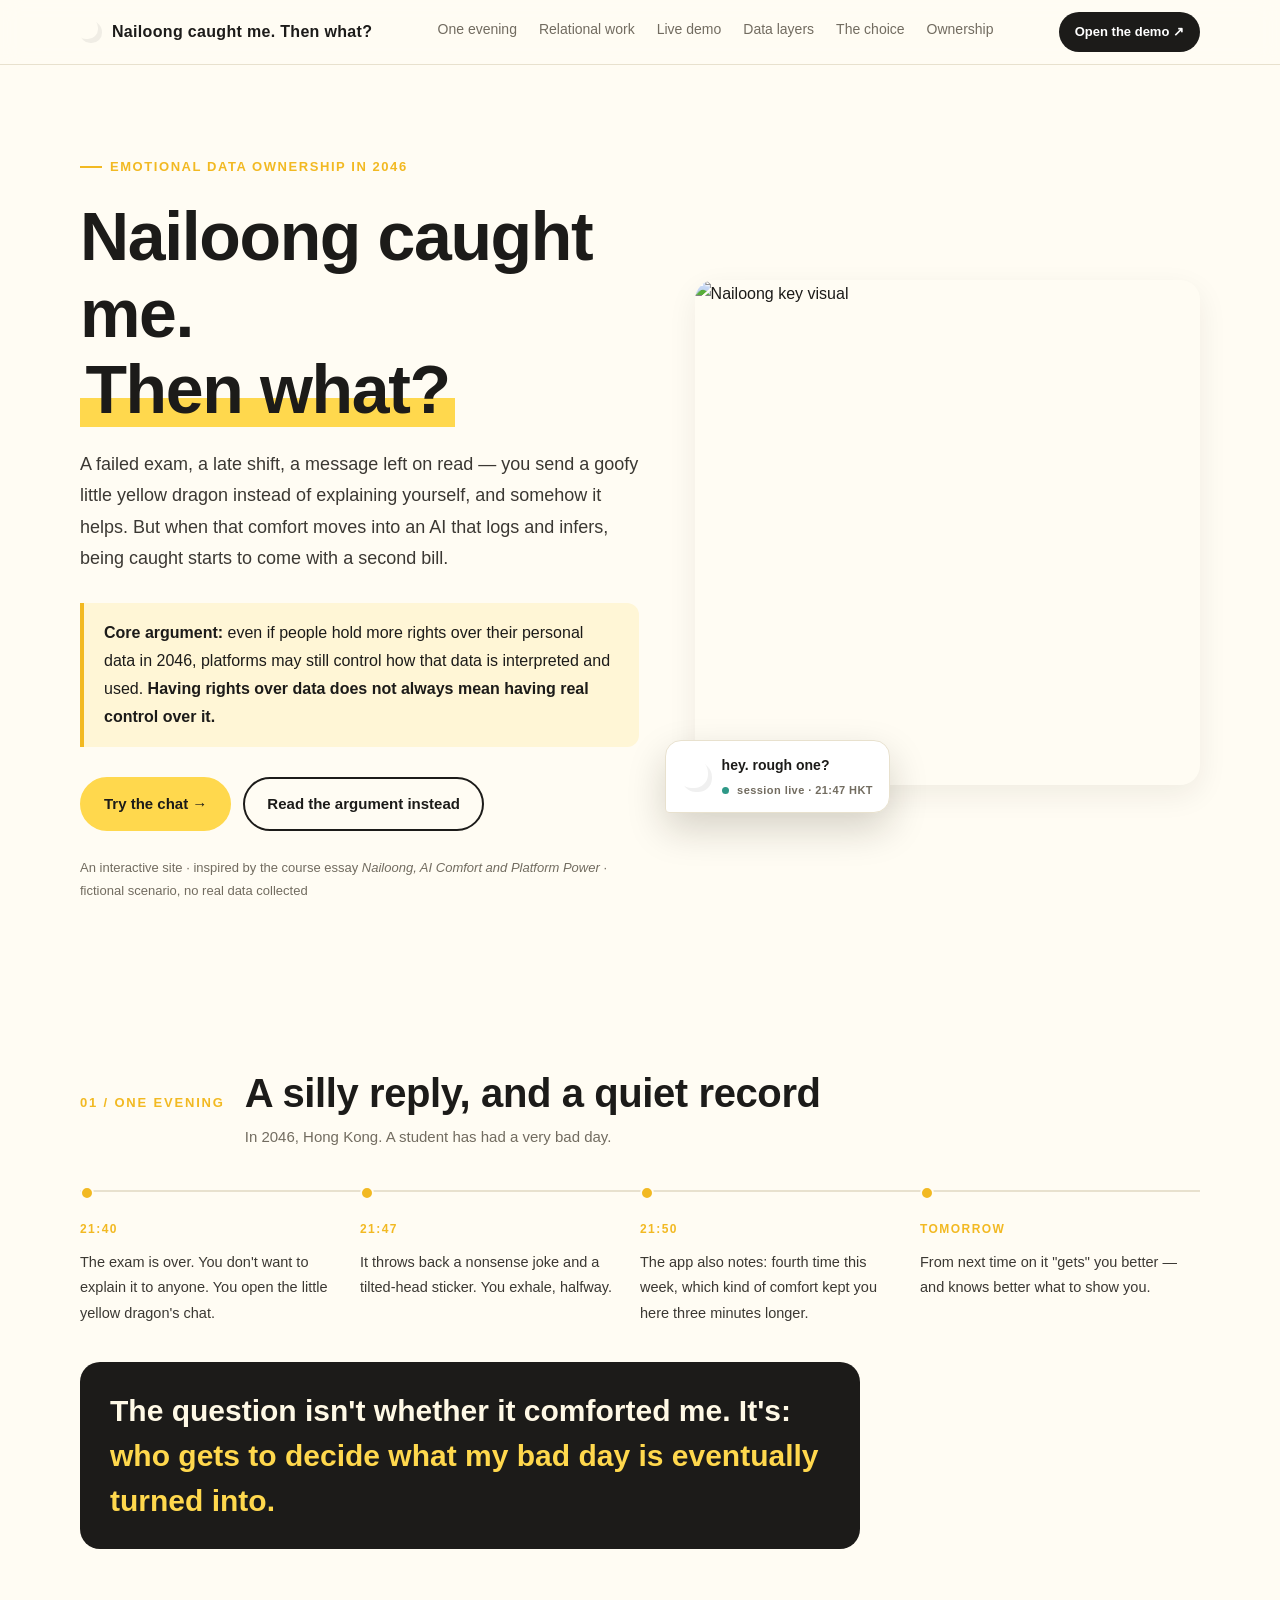
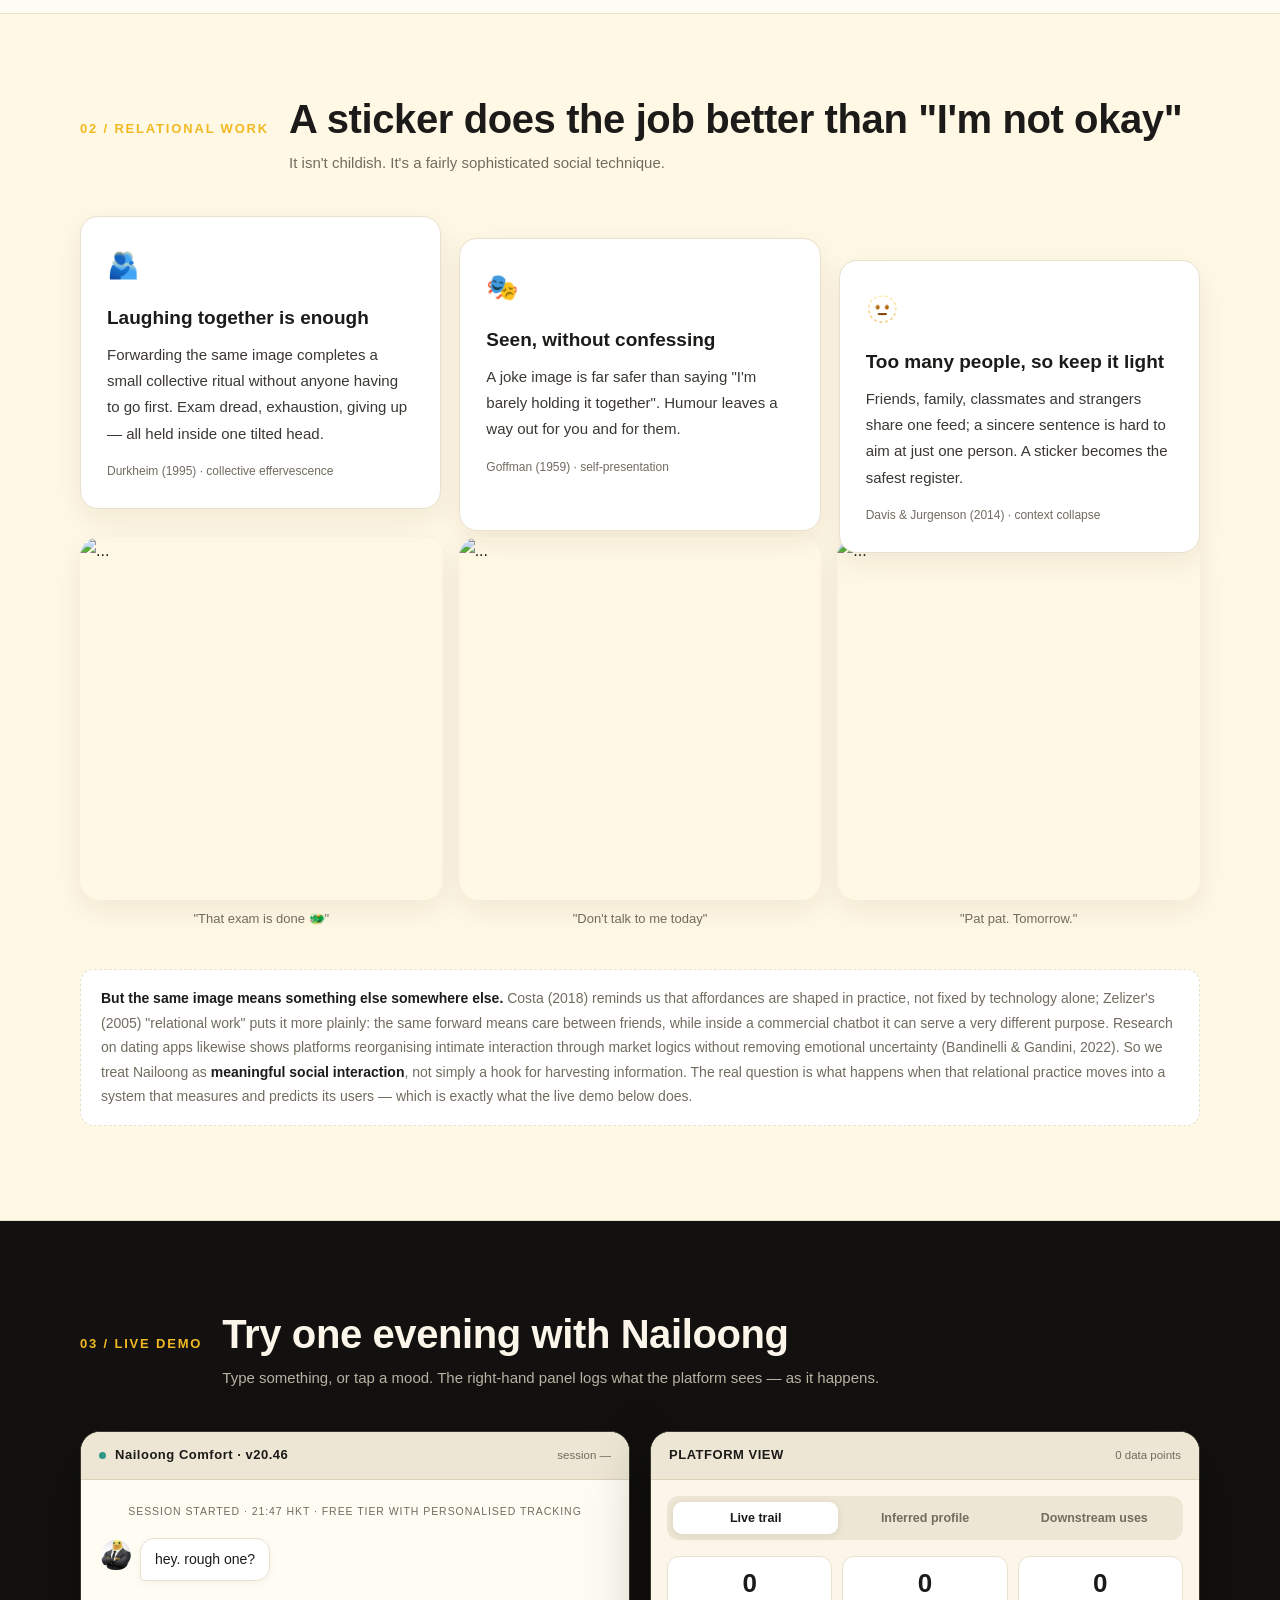
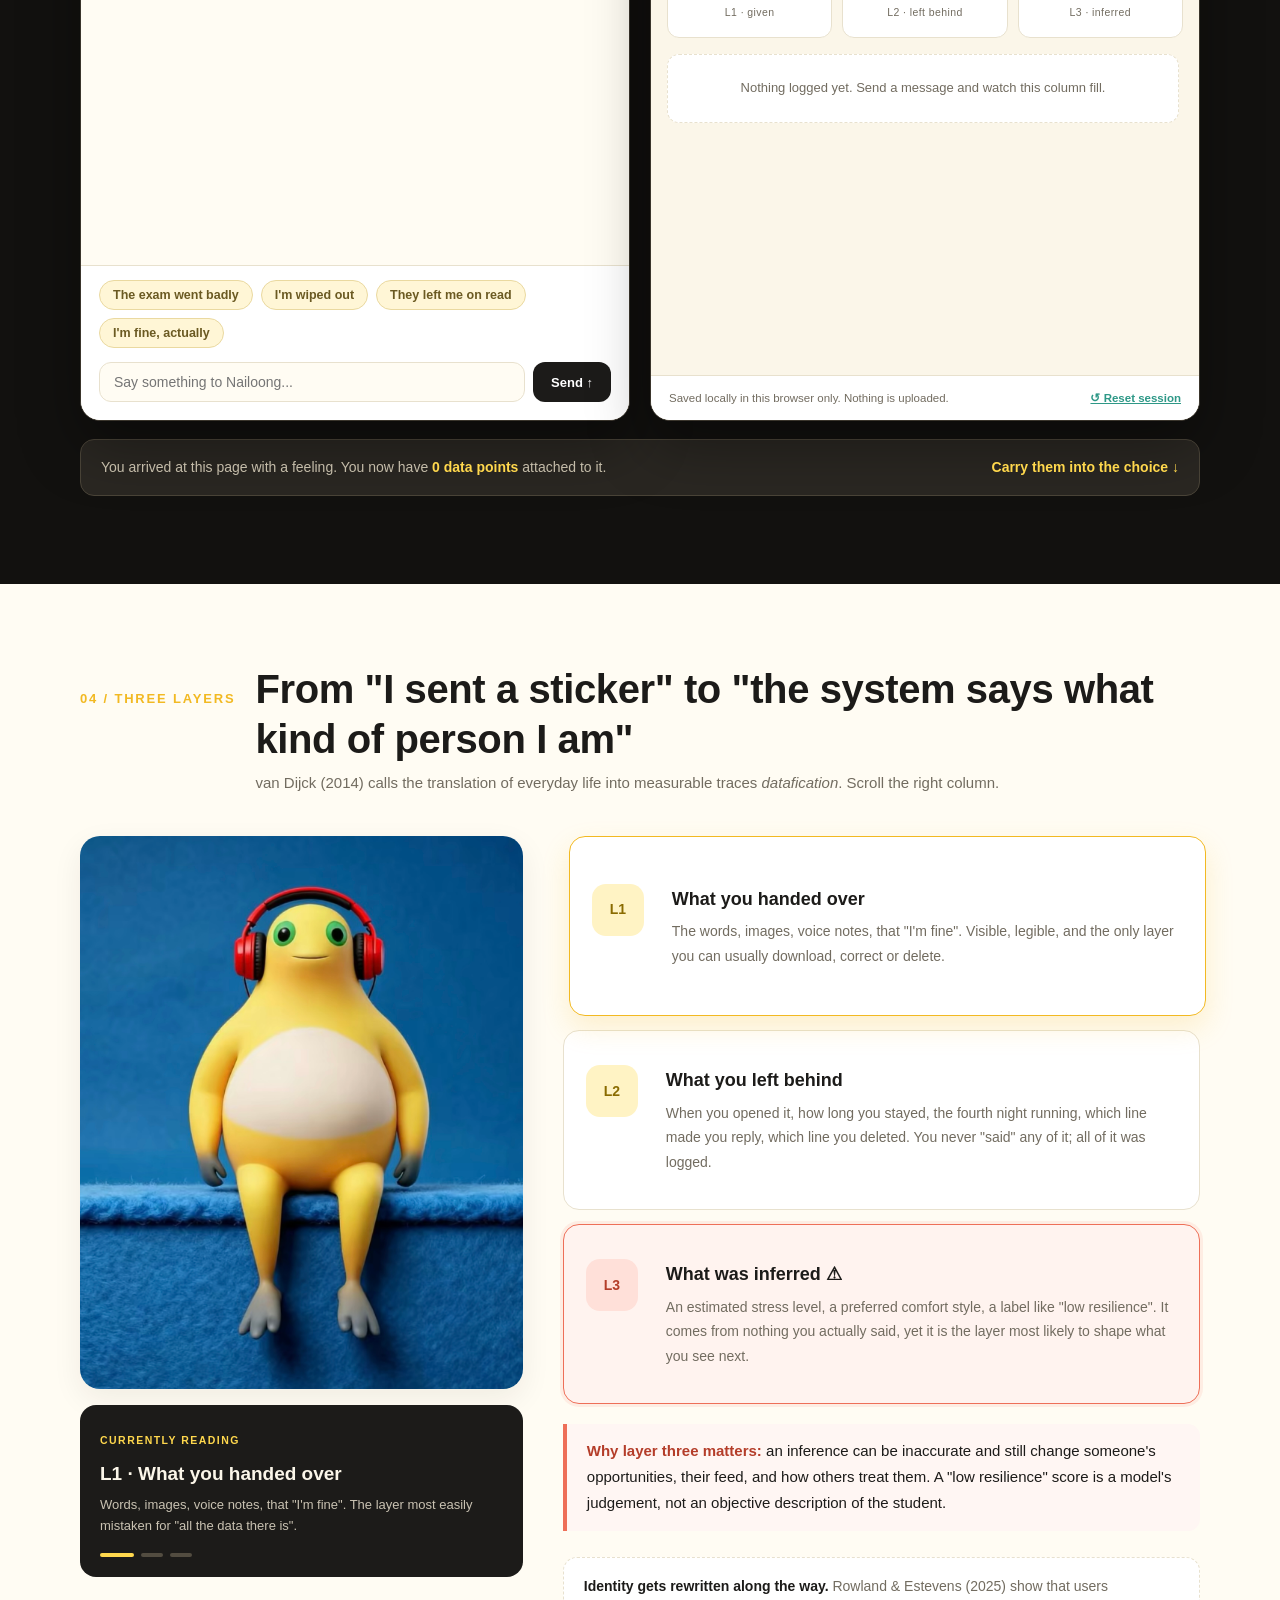
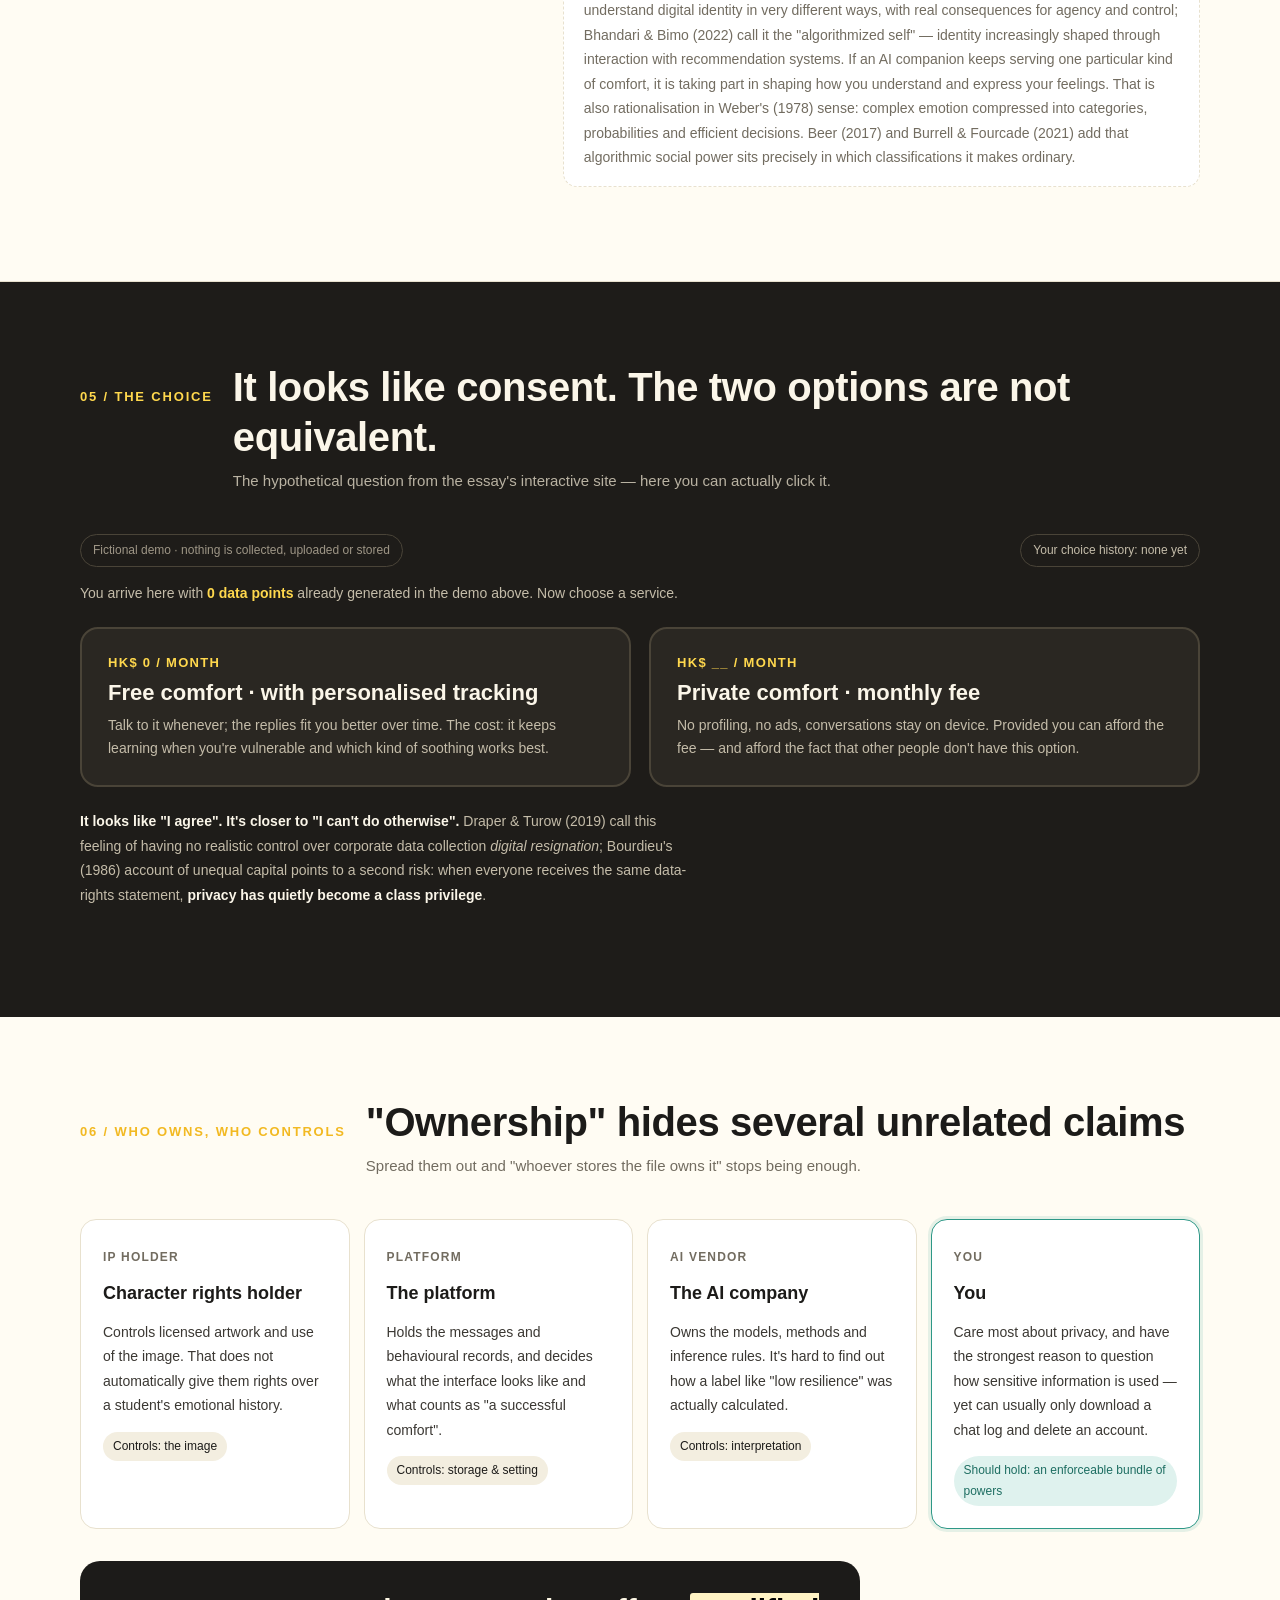
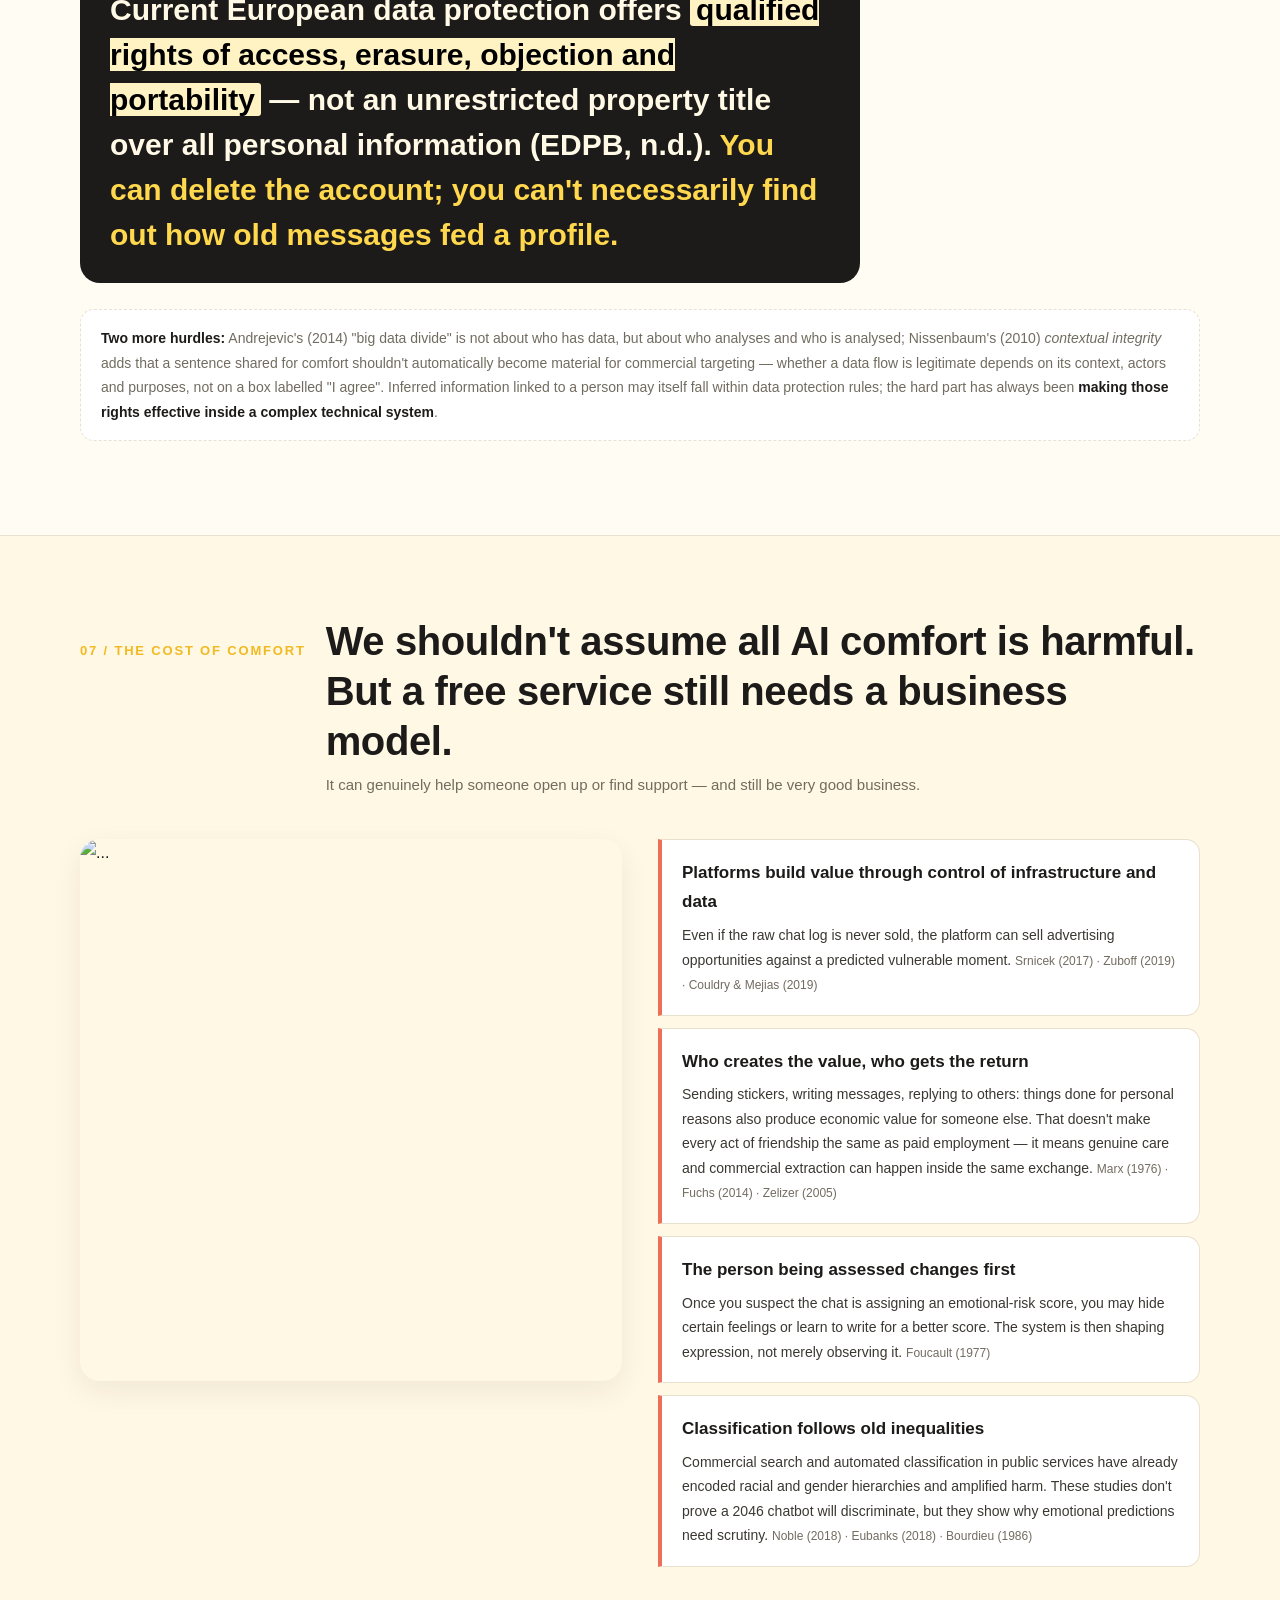
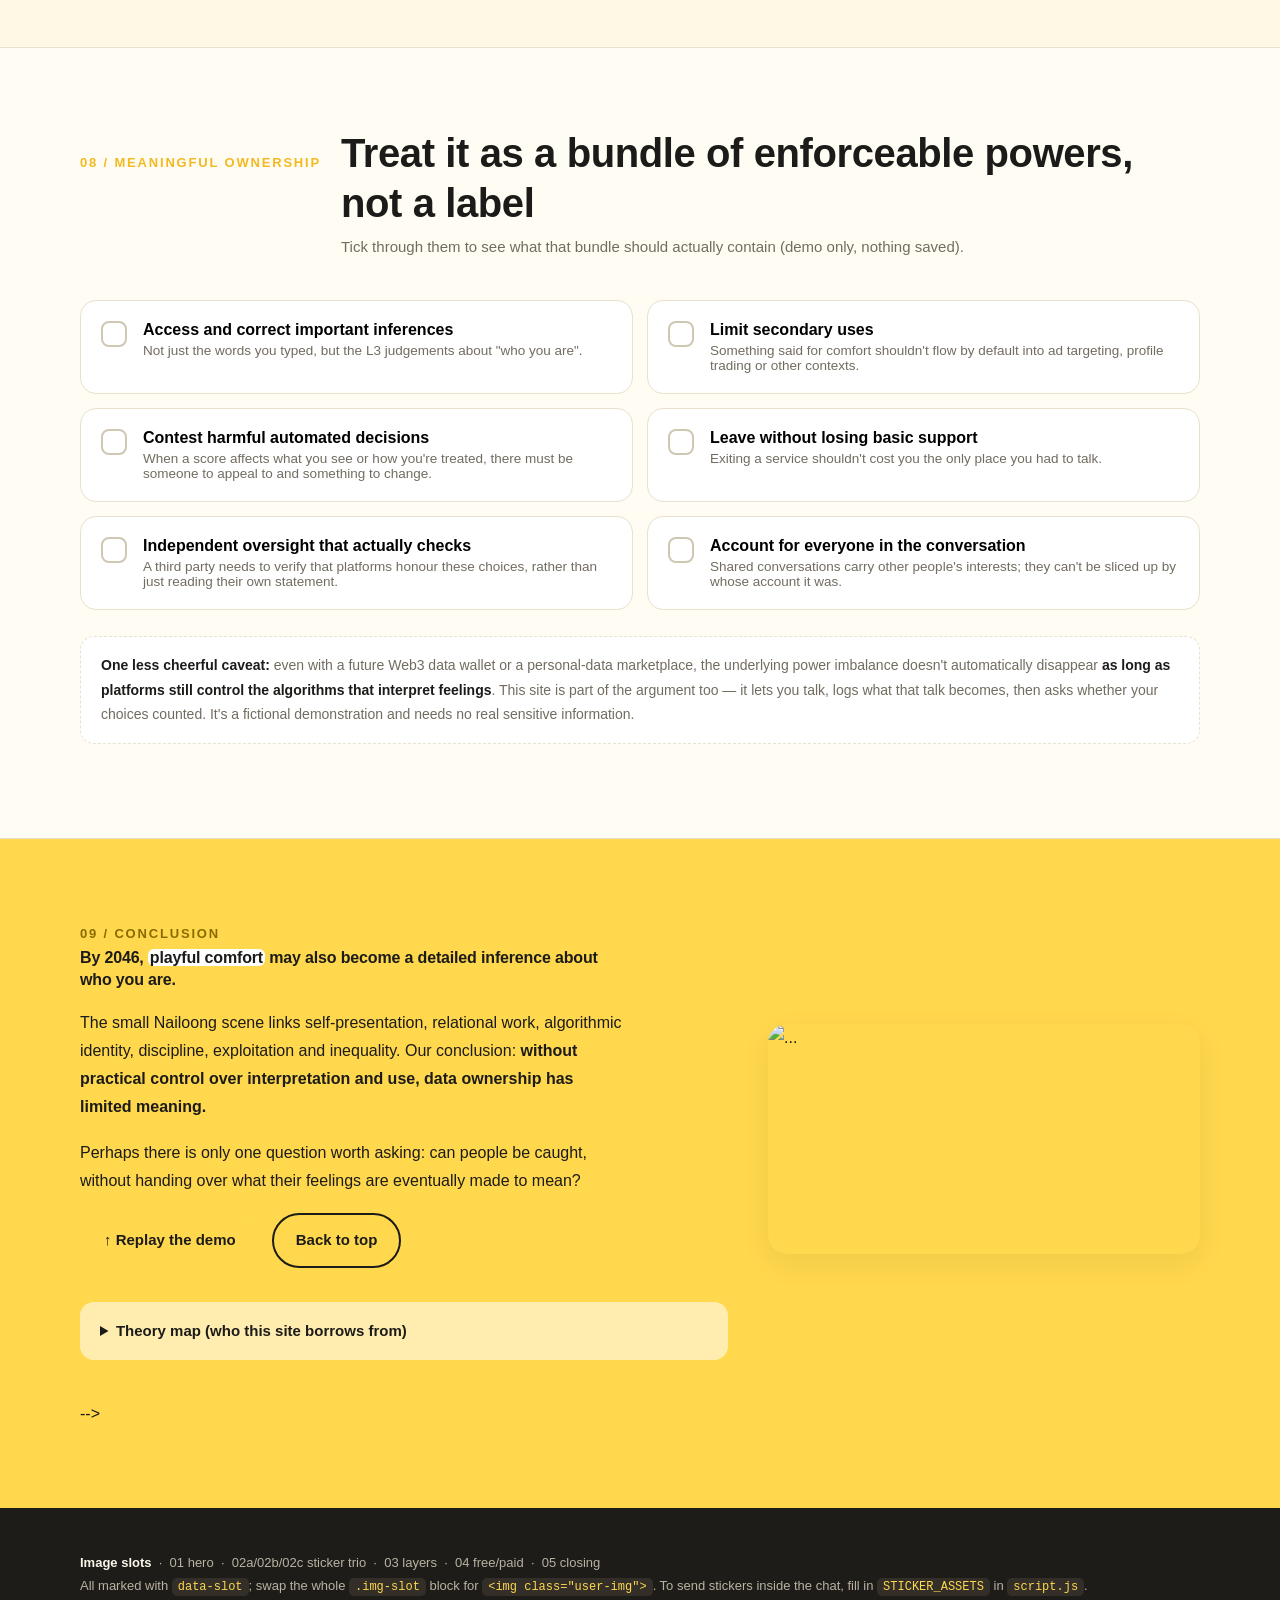
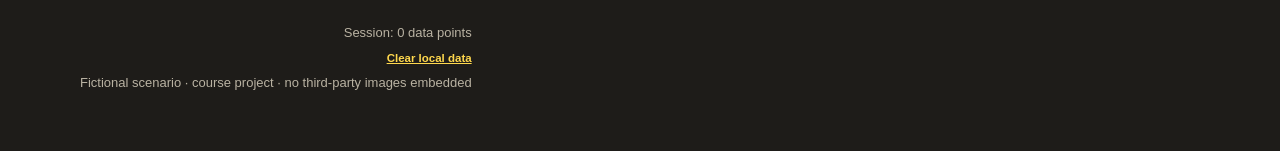
==== commit 38fbdac3: "Update image source in index.html" ====
--- a/Cute Comfort/index.html
+++ b/Cute Comfort/index.html
@@ -70,7 +70,7 @@
 
     <div class="hero-visual rv in">
       <!-- IMAGE SLOT 01 · replace the whole div with <img src="assets/xxx.png" alt="..." class="user-img"> -->
-      <img src="assets\failed-exam.png" alt="Nailoong key visual" class="user-img">
+      <img src="assets\hello.GIF" alt="Nailoong key visual" class="user-img">
       <div class="float-bubble" aria-hidden="true">
         <span class="mini" aria-hidden="true"></span>
         <span>hey. rough one?<br><small><span class="live-dot"></span> session live · 21:47 HKT</small></span>
